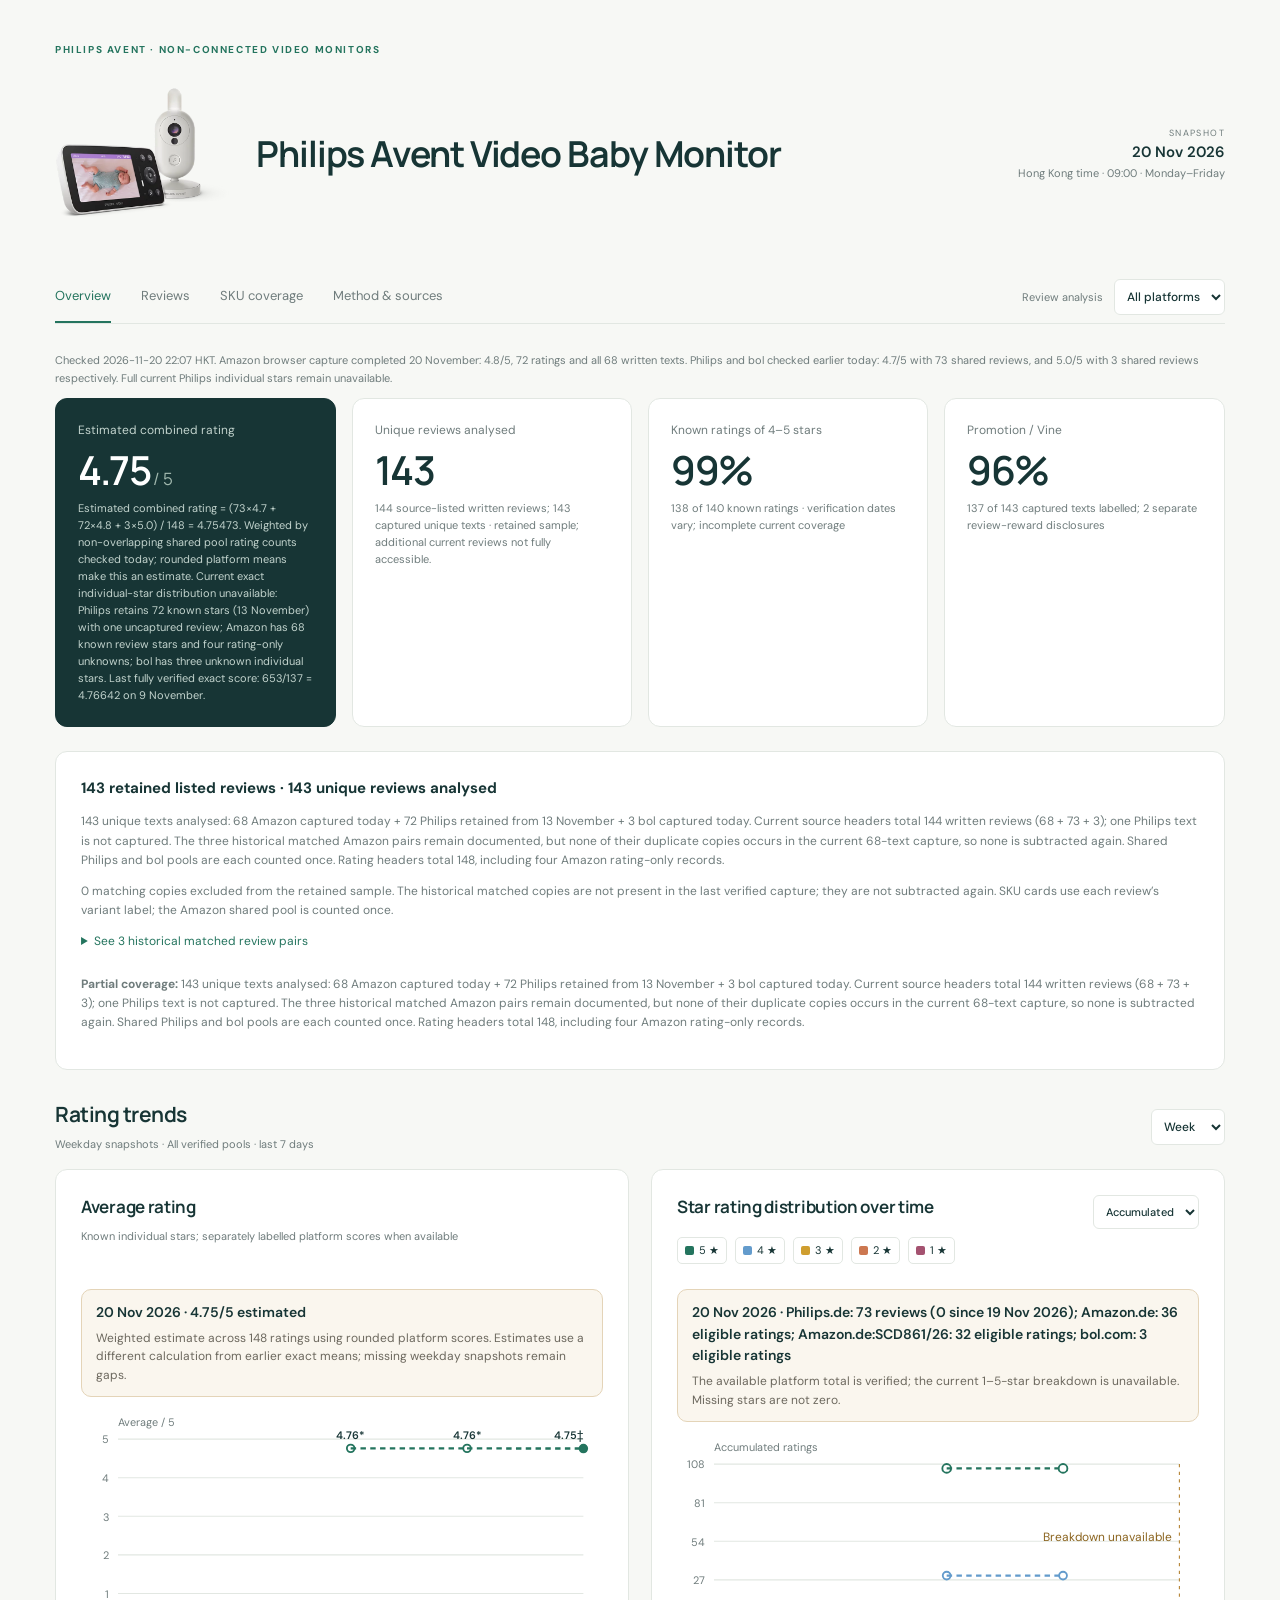
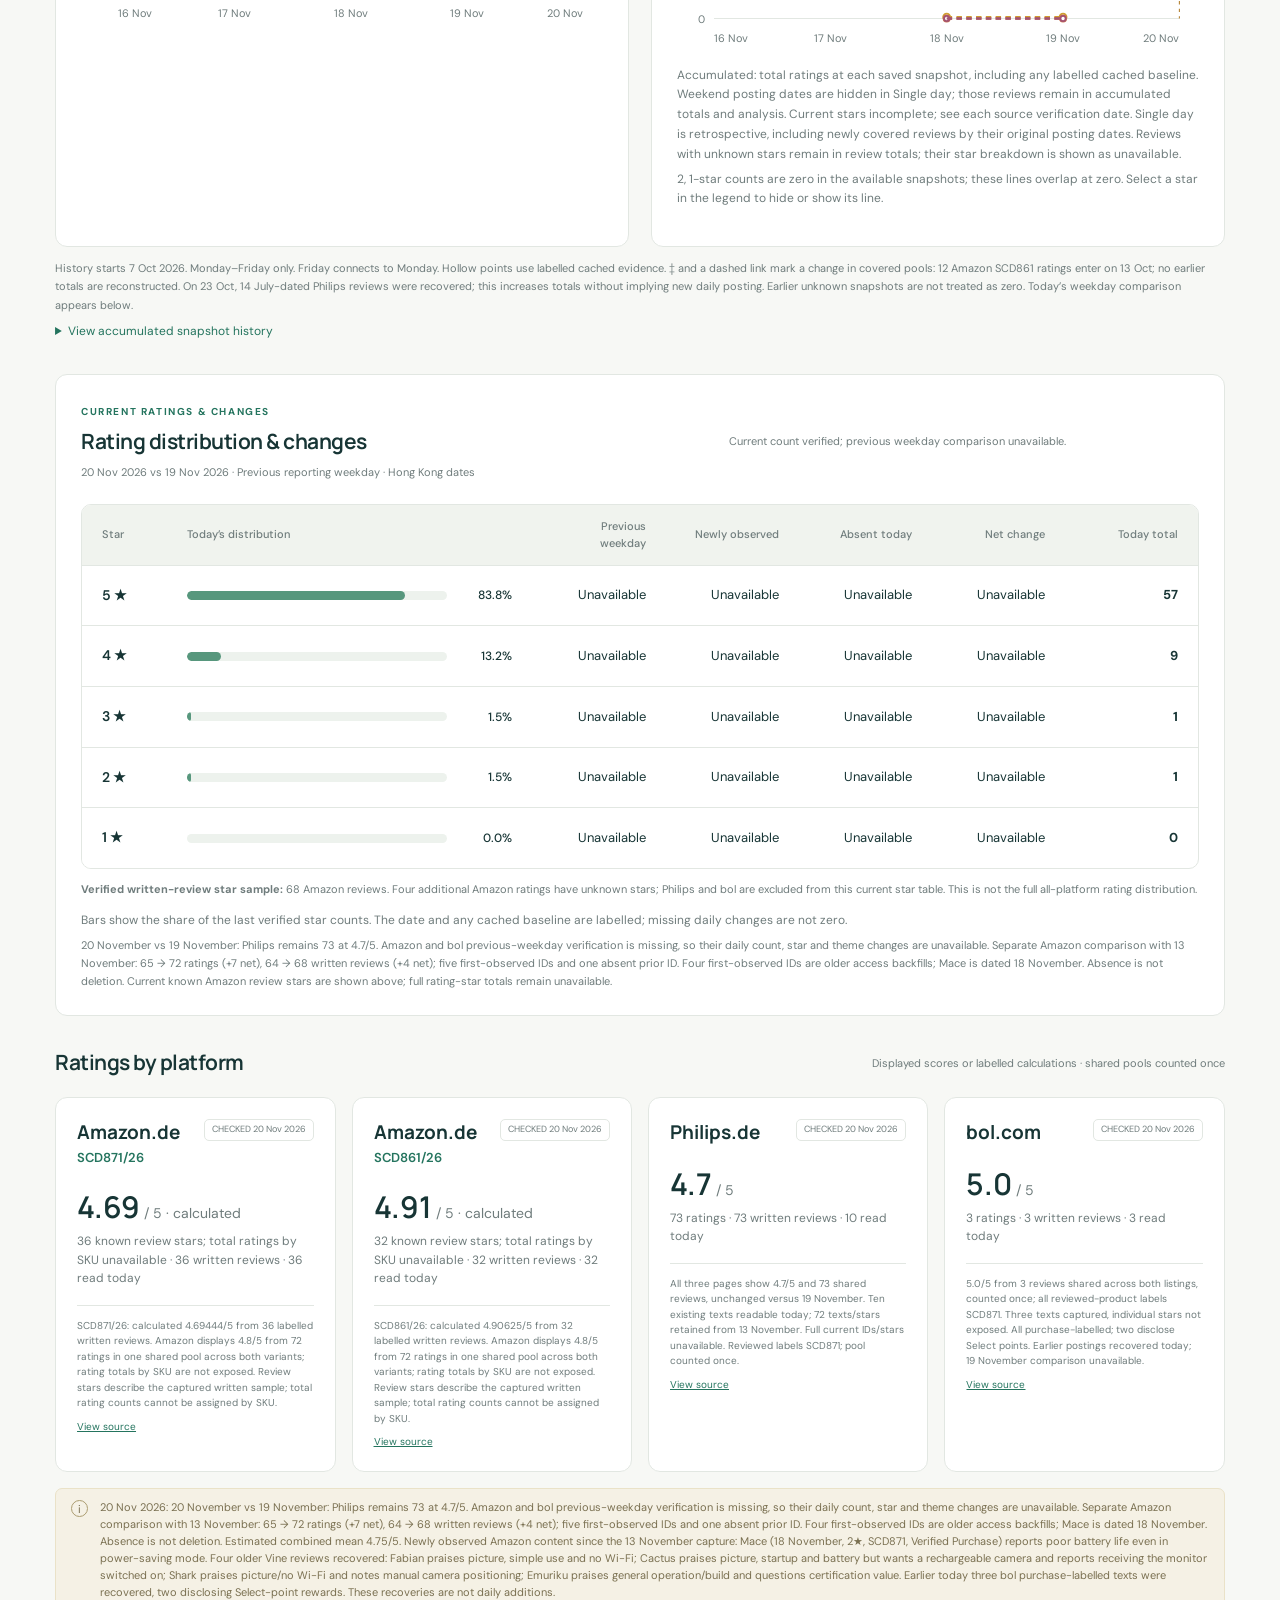
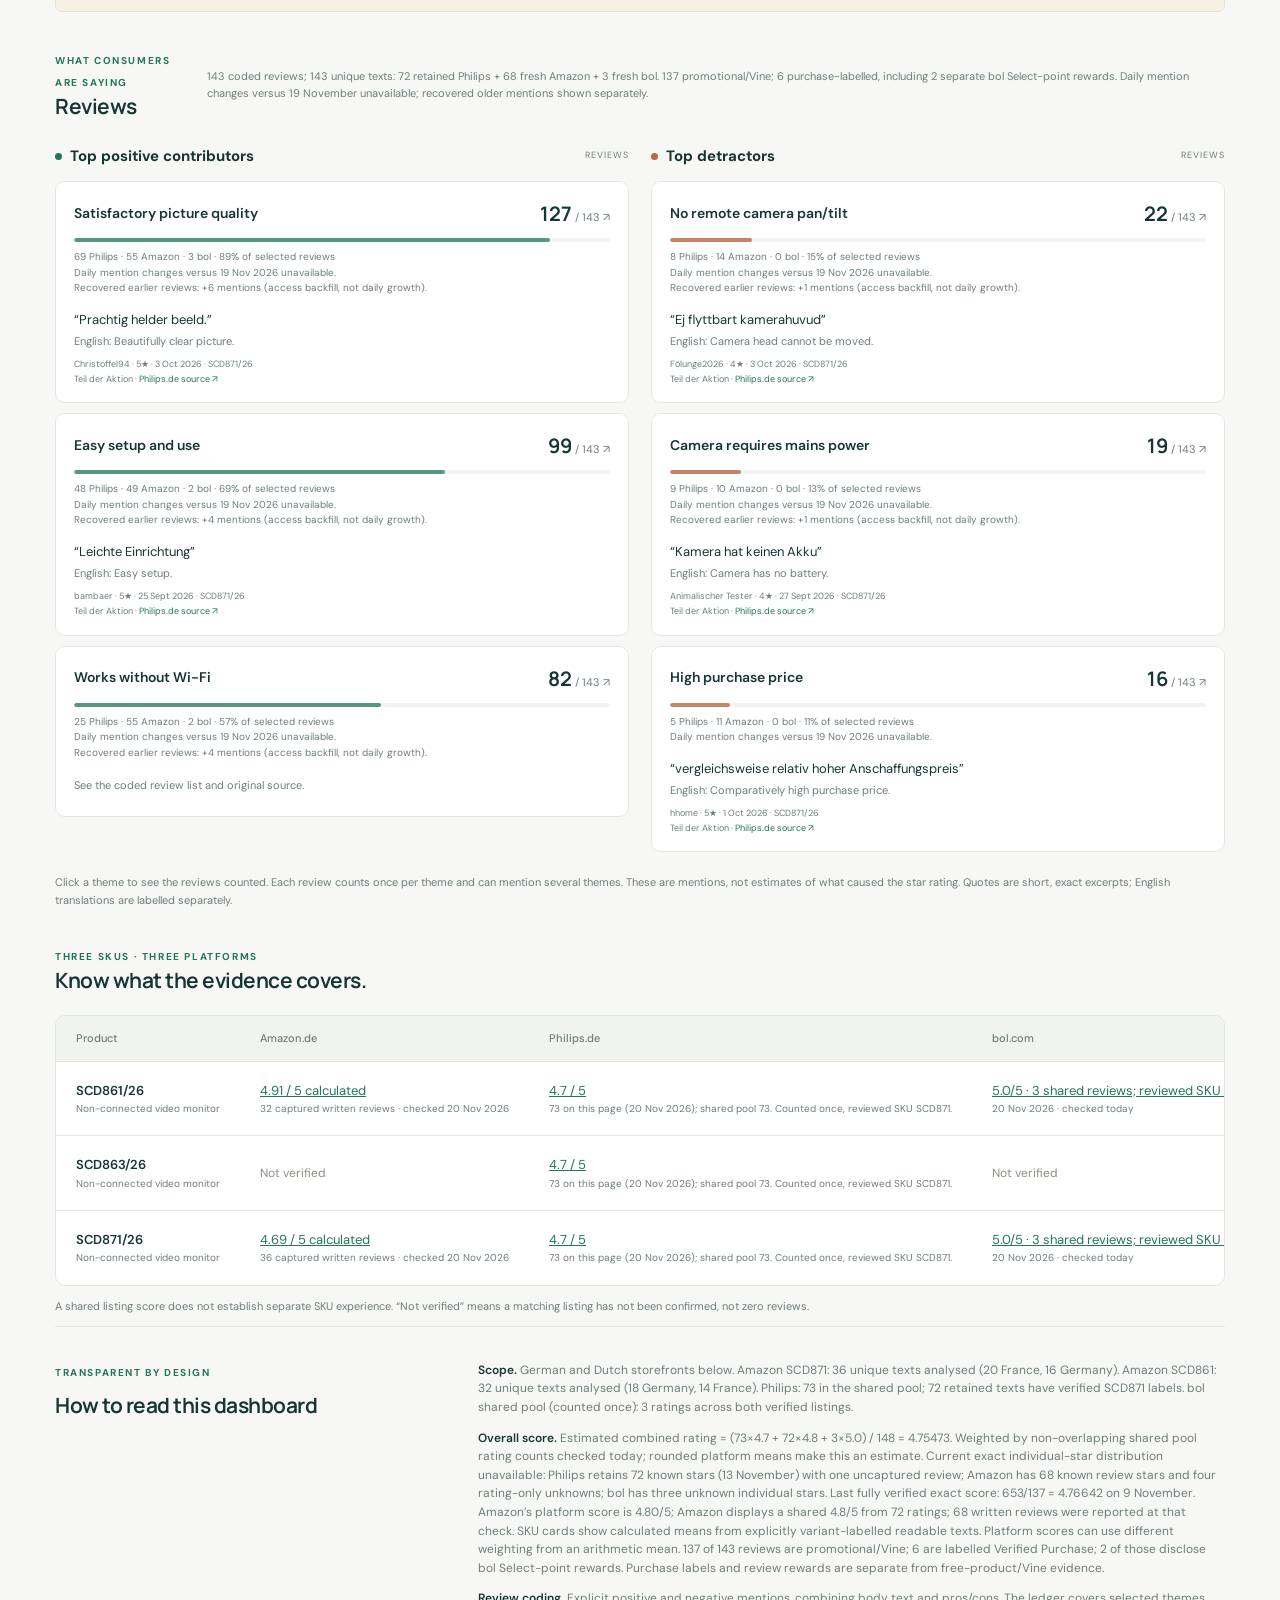
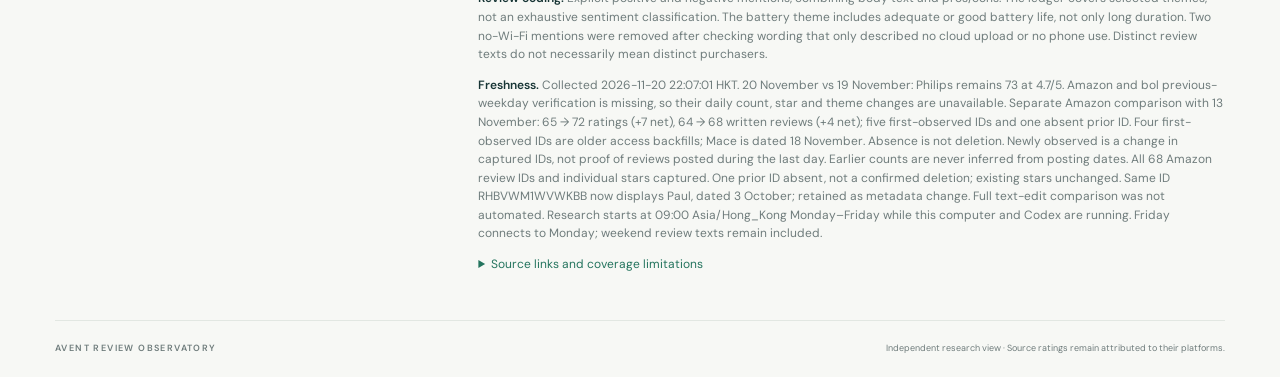
==== index.html @ 0483e838 "Refresh Amazon 20 November: 72 ratings and 68 captured reviews" ====
<!doctype html>
<html lang="en">
<head>
  <meta charset="utf-8"><meta name="viewport" content="width=device-width,initial-scale=1">
  <title>Philips Avent Video Baby Monitor · Reviews</title>
  <meta name="description" content="Consumer experience research dashboard for Philips Avent non-connected video monitors.">
  <link rel="stylesheet" href="style.css?v=c5d81ea7320d">
</head>
<body>
<main>
  <div class="eyebrow">PHILIPS AVENT · NON-CONNECTED VIDEO MONITORS</div>
  <div class="title-row"><div class="product-heading"><img class="product-image" src="product.png" alt="Philips Avent video baby monitor with camera and parent display" width="176" height="176"><h1>Philips Avent Video Baby Monitor</h1></div><div class="date"><span>SNAPSHOT</span><strong id="date"></strong><small>Hong Kong time · 09:00 · Monday–Friday</small></div></div>
  <div class="toolbar"><nav aria-label="Report sections"><a href="#overview" class="active">Overview</a><a href="#themes">Reviews</a><a href="#coverage">SKU coverage</a><a href="#method">Method & sources</a></nav><label>Review analysis <select id="platform" aria-label="Filter review analysis by platform"><option value="all">All platforms</option><option>Philips.de</option><option>Amazon.de</option><option>bol.com</option></select></label></div>
  <p id="freshness" class="footnote" role="status"></p>
  <section id="overview" class="metrics" aria-label="Key metrics"></section>
  <section id="review-count-note" class="panel review-count-note" aria-label="Listed and unique reviews"></section>
  <section class="rating-trends-section" aria-labelledby="rating-trends-title">
    <div class="section-head trend-controls"><div><h2 id="rating-trends-title">Rating trends</h2><p id="trend-base" class="footnote"></p></div><select id="trend-range" aria-label="Rating trend period"><option value="week" selected>Week</option><option value="month">Month</option><option value="year">Year</option></select></div>
    <div class="rating-trends-grid">
      <div class="panel average-trend-panel"><div class="trend-chart-top"><h3>Average rating</h3><p class="footnote">Known individual stars; separately labelled platform scores when available</p></div><div id="average-status" class="trend-status" role="status"></div><div id="average-trend" class="trend-scroll"></div></div>
      <div class="panel star-trend-panel"><div class="trend-chart-top"><div class="star-trend-controls"><h3>Star rating distribution over time</h3><select id="star-trend-mode" aria-label="Star rating trend mode"><option value="accumulated" selected>Accumulated</option><option value="single">Single day</option></select></div><div id="trend-legend" class="trend-legend" aria-label="Toggle star rating lines"></div></div><div id="star-status" class="trend-status" role="status"></div><div id="review-trend" class="trend-scroll"></div><p class="footnote" id="star-mode-note" aria-live="polite"></p><p class="footnote" id="trend-zero-note"></p><details id="star-day-table" hidden><summary>View single-day counts</summary><div class="table-scroll daily-table"><table aria-label="Single-day captured review counts by posting date"><thead><tr><th>Date</th><th>5 ★</th><th>4 ★</th><th>3 ★</th><th>2 ★</th><th>1 ★</th><th>Total</th></tr></thead><tbody id="star-day-body"></tbody></table></div></details></div>
    </div>
    <p class="footnote" id="trend-note"></p><details id="trend-table"><summary>View accumulated snapshot history</summary><div class="table-scroll daily-table"><table aria-label="Average rating and star counts by snapshot date"><thead><tr><th>Date</th><th>Average / 5</th><th>5 ★</th><th>4 ★</th><th>3 ★</th><th>2 ★</th><th>1 ★</th><th>Total</th><th>Evidence</th></tr></thead><tbody id="trend-table-body"></tbody></table></div></details>
  </section>
  <section class="panel unified-ratings" aria-labelledby="unified-rating-title">
    <div class="unified-rating-header"><div><span class="eyebrow">CURRENT RATINGS &amp; CHANGES</span><h2 id="unified-rating-title">Rating distribution &amp; changes</h2><p id="change-dates" class="footnote"></p></div><div id="change-summary" aria-live="polite"></div></div>
    <div id="daily-changes"></div>
    <p class="footnote distribution-key">Bars show the share of the last verified star counts. The date and any cached baseline are labelled; missing daily changes are not zero.</p>
    <p class="footnote" id="change-note"></p>
  </section>
  <div class="section-head"><h2>Ratings by platform</h2><span>Displayed scores or labelled calculations · shared pools counted once</span></div>
  <section class="platform-cards" id="platform-cards"></section>
  <div class="notice"><span>i</span><p id="update-notice"></p></div>
  <section id="themes"><div class="section-head"><div><span class="eyebrow">WHAT CONSUMERS ARE SAYING</span><h2>Reviews</h2></div><span id="theme-base"></span></div><div class="theme-columns"><div><div class="column-heading"><span class="positive-dot"></span><h3>Top positive contributors</h3><span>REVIEWS</span></div><div id="positive"></div></div><div><div class="column-heading"><span class="negative-dot"></span><h3>Top detractors</h3><span>REVIEWS</span></div><div id="negative"></div></div></div><p class="footnote">Click a theme to see the reviews counted. Each review counts once per theme and can mention several themes. These are mentions, not estimates of what caused the star rating. Quotes are short, exact excerpts; English translations are labelled separately.</p></section>
  <section id="coverage"><div class="section-head"><div><span class="eyebrow">THREE SKUS · THREE PLATFORMS</span><h2>Know what the evidence covers.</h2></div></div><div class="table-scroll"><table><thead><tr><th>Product</th><th>Amazon.de</th><th>Philips.de</th><th>bol.com</th></tr></thead><tbody id="coverage-body"></tbody></table></div><p class="footnote">A shared listing score does not establish separate SKU experience. “Not verified” means a matching listing has not been confirmed, not zero reviews.</p></section>
  <section id="method" class="method"><div><span class="eyebrow">TRANSPARENT BY DESIGN</span><h2>How to read this dashboard</h2></div><div><p id="method-scope"></p><p id="method-score"></p><p><b>Review coding.</b> Explicit positive and negative mentions, combining body text and pros/cons. The ledger covers selected themes, not an exhaustive sentiment classification. The battery theme includes adequate or good battery life, not only long duration. Two no-Wi-Fi mentions were removed after checking wording that only described no cloud upload or no phone use. Distinct review texts do not necessarily mean distinct purchasers.</p><p id="method-freshness"></p><details><summary>Source links and coverage limitations</summary><div id="sources"></div><p>Amazon SCD863/26 and bol SCD863/26 remain unverified. Amazon SCD861/26 was first verified on 13 October; no earlier baseline exists. The Philips shared pool cannot supply independent SCD861 or SCD863 consumer-experience conclusions.</p></details></div></section>
  <footer><span>AVENT REVIEW OBSERVATORY</span><span>Independent research view · Source ratings remain attributed to their platforms.</span></footer>
</main>
<dialog id="evidence"><div class="dialog-top"><span class="eyebrow">REVIEW EVIDENCE</span><button id="close-dialog" aria-label="Close review evidence">×</button></div><h2 id="dialog-title"></h2><p id="dialog-description"></p><div id="dialog-reviews"></div><p class="footnote">Each quotation is a short English translation of the relevant original wording, not a full review. Positive remarks can be qualified elsewhere in a review. Unverified wording is marked unavailable. Follow the source for full context.</p></dialog>
<script src="data.js?v=7201f32782d4"></script><script src="app.js?v=2171010a0854"></script>
</body></html>
---- style.css ----
@import url('https://fonts.googleapis.com/css2?family=DM+Sans:wght@400;450;500;550;600;650;700&family=Manrope:wght@400;500;600;650;700;750;800&display=swap');
:root{--ink:#173535;--muted:#6f7c7c;--green:#24745e;--mint:#e9f2ed;--orange:#b96745;--cream:#f7f8f5;--line:#e2e7e2;--white:#fff}*{box-sizing:border-box}html{scroll-behavior:smooth;scroll-padding-top:25px}body{margin:0;background:var(--cream);color:var(--ink);font-family:'DM Sans',Arial,sans-serif;font-size:14px;line-height:1.55}header{height:82px;background:white;border-bottom:1px solid var(--line);display:flex;align-items:center;justify-content:space-between;padding:0 4.3%}.brand{display:flex;align-items:center;gap:12px;text-decoration:none;font:700 25px Manrope,Arial;color:var(--ink)}.brand b{font:450 14px 'DM Sans',Arial;border-left:1px solid #cfd9d3;padding-left:13px;margin-left:10px}.brandmark{width:36px;height:36px;background:var(--green);color:white;text-align:center;border-radius:12px 12px 12px 3px;font:700 29px Manrope}.header-right{display:flex;align-items:center;gap:8px;color:var(--muted);font-size:12px}.status-dot,.positive-dot,.negative-dot{width:7px;height:7px;border-radius:50%;background:var(--green);display:inline-block}.quiet{margin-left:25px;background:white;border:1px solid var(--line);border-radius:7px;padding:9px 14px;color:var(--ink);cursor:pointer}main{max-width:1400px;margin:auto;padding:42px 4.3% 0}.eyebrow{font-size:10px;letter-spacing:1.6px;font-weight:700;color:var(--green)}.title-row{display:flex;justify-content:space-between;gap:24px;margin-top:9px;align-items:center}h1{font:650 clamp(28px,3vw,41px)/1.25 Manrope,Arial;letter-spacing:-1.5px;margin:0}h2{font:650 21px/1.4 Manrope,Arial;letter-spacing:-.5px;margin:0}h3{font-size:15px;margin:0}.subtitle{color:var(--muted);margin:10px 0 0;font-size:15px}.date{text-align:right;flex-shrink:0}.date span,.date small{display:block;color:var(--muted);font-size:11px}.date span{letter-spacing:1.4px;font-size:9px}.date strong{font-size:15px;font-weight:600}.toolbar{display:flex;align-items:center;justify-content:space-between;border-bottom:1px solid var(--line);margin:28px 0 27px}nav{display:flex;gap:30px}nav a{font-size:13px;color:var(--muted);text-decoration:none;padding:15px 0;border-bottom:2px solid transparent}nav a:hover,nav .active{color:var(--green);border-color:var(--green)}.toolbar label{font-size:11px;color:var(--muted)}select{font:500 12px 'DM Sans';margin-left:8px;padding:8px;border:1px solid var(--line);border-radius:6px;background:white;color:var(--ink)}.metrics{display:grid;grid-template-columns:repeat(4,1fr);gap:16px}.metric{background:white;border:1px solid var(--line);border-radius:12px;padding:22px}.metric:first-child{background:var(--ink);color:white;border-color:var(--ink)}.metric-label{font-size:12px;color:var(--muted)}.metric:first-child .metric-label,.metric:first-child .metric-note{color:#c2d3cd}.metric-value{font:600 40px/1.5 Manrope;letter-spacing:-1.5px}.metric-value small{font-size:17px;letter-spacing:0;font-weight:400;color:#a1b8ae}.metric-note{font-size:11px;color:var(--muted)}.takeaway{border-left:3px solid var(--green);padding:20px 24px;margin:24px 0 33px;background:#edf2ec;display:flex;align-items:center;justify-content:space-between;gap:25px}.takeaway h2{font-size:18px;margin:5px 0}.takeaway p{margin:0;color:#667871;font-size:12px}.comparison{font-size:11px;color:var(--muted);text-align:right;flex-shrink:0}.comparison b{font-weight:500;color:var(--ink)}.section-head{display:flex;justify-content:space-between;align-items:center;gap:15px;margin-bottom:19px}.section-head>span{font-size:11px;color:var(--muted)}.platform-cards{display:grid;grid-template-columns:repeat(3,1fr);gap:16px}.platform-card{border:1px solid var(--line);border-radius:12px;background:white;padding:21px}.platform-top{display:flex;justify-content:space-between;align-items:center}.platform-top h3{font:700 19px Manrope}.badge{font-size:9px;color:var(--muted);border:1px solid var(--line);border-radius:5px;padding:3px 7px}.platform-score{font:600 30px Manrope;margin:18px 0 5px}.platform-score small{font:400 14px 'DM Sans';color:var(--muted)}.stars{font-size:13px;letter-spacing:2px;color:#bf9850;margin-left:8px}.platform-card p{font-size:12px;margin:0;color:var(--muted)}.platform-bottom{border-top:1px solid var(--line);margin-top:17px;padding-top:12px;font-size:10px;display:flex;justify-content:space-between;gap:12px;color:var(--muted)}a{color:var(--green)}.notice{display:flex;gap:12px;align-items:flex-start;color:#7a7051;background:#f5f1e5;border:1px solid #eae2c8;border-radius:7px;padding:10px 15px;margin:16px 0 37px;font-size:11px}.notice>span{border:1px solid #ab9c70;width:17px;height:17px;border-radius:50%;text-align:center;flex-shrink:0;margin-top:1px}.notice p{margin:0}.theme-columns{display:grid;grid-template-columns:1fr 1fr;gap:22px}.column-heading{display:flex;gap:8px;align-items:center;margin:4px 0 13px}.column-heading>span:last-child{margin-left:auto;font-size:9px;letter-spacing:1px;color:var(--muted)}.negative-dot{background:var(--orange)}.theme{background:white;border:1px solid var(--line);border-radius:10px;margin-bottom:10px;overflow:hidden}.theme button{width:100%;border:0;background:white;text-align:left;padding:18px 18px 14px;cursor:pointer;color:var(--ink);font:inherit}.theme button:hover{background:#fafcf9}.theme-title{display:flex;justify-content:space-between;gap:15px;align-items:center;font-weight:600;font-size:14px}.theme-count{font:650 20px Manrope}.theme-count small{font:400 11px 'DM Sans';color:var(--muted)}.bar{background:#f1f4ef;height:4px;border-radius:3px;margin:11px 0 7px;overflow:hidden}.bar i{display:block;height:100%;background:#57977d;border-radius:3px}.negative .bar i{background:#c78364}.breakdown{font-size:10px;color:var(--muted)}.quote{padding:0 18px 15px}.quote blockquote{margin:0;font-size:13px}.translation{font-size:11px;color:var(--muted);margin:3px 0 7px}.attribution{font-size:9px;color:var(--muted);line-height:1.7}.attribution a{text-decoration:none}.footnote{font-size:11px;color:var(--muted);line-height:1.65}.empty{padding:24px;color:var(--muted);border:1px dashed var(--line);border-radius:8px;background:white}#coverage{margin-top:35px}.table-scroll{overflow:auto;border:1px solid var(--line);border-radius:10px;background:white}table{width:100%;border-collapse:collapse;white-space:nowrap;text-align:left}th{font-size:11px;color:var(--muted);font-weight:500;background:#f0f3ee;padding:14px 20px}td{padding:19px 20px;font-size:13px;border-top:1px solid var(--line)}td:first-child{font-weight:600}td small{display:block;font-size:10px;color:var(--muted);font-weight:400}.unverified{color:#8b8e84;font-size:12px}.lower-grid{display:grid;grid-template-columns:1fr 1fr;gap:22px;margin:32px 0}.panel{border:1px solid var(--line);border-radius:12px;padding:25px;background:white}.panel>p{font-size:12px;color:var(--muted)}.rating-row{display:flex;gap:14px;align-items:center;margin:13px 0;font-size:12px}.rating-row>span{min-width:25px}.rating-row .bar{flex:1;height:7px;margin:0}.rating-row strong{font-weight:500;min-width:20px;text-align:right}.change-row{font-size:12px;display:flex;justify-content:space-between;border-top:1px solid var(--line);padding:9px 0}.change-row b{font-weight:500}.method{display:grid;grid-template-columns:1fr 2fr;gap:50px;border-top:1px solid var(--line);padding:34px 0}.method h2{margin-top:8px}.method p{font-size:12px;color:var(--muted);margin:0 0 12px}.method p b{color:var(--ink);font-weight:600}summary{font-size:12px;cursor:pointer;color:var(--green);margin:12px 0}#sources{display:flex;flex-wrap:wrap;gap:10px;margin:16px 0}#sources a{font-size:11px}footer{display:flex;justify-content:space-between;border-top:1px solid var(--line);padding:21px 0;color:var(--muted);font-size:9px}footer>span:first-child{letter-spacing:1.4px;font-weight:600}dialog{width:min(680px,92vw);max-height:85vh;border:0;border-radius:16px;color:var(--ink);padding:28px;box-shadow:0 25px 100px #172f3240}dialog::backdrop{background:#102d3580;backdrop-filter:blur(3px)}.dialog-top{display:flex;justify-content:space-between;align-items:center}.dialog-top button{background:#edf2ec;border:0;border-radius:50%;width:30px;height:30px;font-size:22px;cursor:pointer}dialog h2{margin-top:12px}dialog>p{font-size:12px;color:var(--muted)}.evidence-row{padding:13px 0;border-top:1px solid var(--line);display:flex;justify-content:space-between;gap:15px}.evidence-row strong{font-size:13px}.evidence-row small{display:block;font-size:10px;color:var(--muted)}.evidence-row a{font-size:11px;align-self:center;white-space:nowrap}button:focus-visible,a:focus-visible,select:focus-visible,summary:focus-visible{outline:3px solid #86b59a;outline-offset:3px}@media(max-width:950px){.header-right{font-size:0}.header-right .status-dot{display:none}.toolbar{align-items:flex-start;gap:12px;flex-direction:column;padding-bottom:15px}nav{gap:20px}.date small{max-width:170px}.metrics{gap:10px}.metric{padding:16px}.metric-value{font-size:33px}.platform-bottom{flex-direction:column;gap:3px}.theme-columns{gap:14px}}@media(max-width:650px){header{height:65px}.brand{font-size:21px}.brand b{font-size:11px}.quiet{display:none}main{padding-top:28px}.title-row{display:block}.date{text-align:left;margin-top:18px}.date small{max-width:none}.date span{display:none}h1{font-size:30px}.toolbar{margin-top:18px}nav{gap:19px;flex-wrap:wrap}nav a{font-size:11px;padding:10px 0}.metrics{grid-template-columns:1fr 1fr}.metric-value{font-size:32px}.takeaway{padding:17px}.comparison{display:none}.section-head{align-items:flex-start}.section-head>span{max-width:135px;text-align:right}.platform-cards,.theme-columns,.lower-grid{grid-template-columns:1fr}.platform-card{padding:17px}.platform-score{margin-top:8px}.platform-bottom{flex-direction:row}.theme-columns>div+div{margin-top:15px}.method{grid-template-columns:1fr;gap:20px}.section-head h2{font-size:19px}.lower-grid{gap:15px}footer{gap:15px}footer>span:last-child{text-align:right}td,th{padding:14px}.notice{margin-bottom:28px}}@media print{body{background:white}header,.toolbar,dialog,.quiet{display:none}main{padding:0;max-width:none}.metrics,.platform-cards,.theme-columns,.lower-grid{break-inside:avoid}.theme{break-inside:avoid}.method{break-before:page}a{text-decoration:none;color:inherit}.date{font-size:12px}}

.daily-table th,.daily-table td{padding:8px 12px;font-size:11px}.daily-table td:not(:first-child),.daily-table th:not(:first-child){text-align:right}.daily-table .unavailable{font-size:10px;color:var(--muted)}

.evidence-row>div{min-width:0;flex:1}.evidence-quote{font-size:14px;line-height:1.55;margin:12px 0 4px;border-left:2px solid #83ac96;padding:5px 12px;background:#f4f7f2}.excerpt-label{font-size:10px;color:var(--muted)}.quote-unavailable{font-size:12px;line-height:1.5;margin:10px 0 3px;color:#8b7752}.evidence-row>a{align-self:flex-start;margin-top:4px}

.product-heading{display:flex;align-items:center;gap:25px;min-width:0}.product-image{width:176px;height:176px;object-fit:contain;flex-shrink:0}.product-heading h1{font-size:clamp(27px,2.8vw,36px);max-width:550px;letter-spacing:-1.1px}@media(max-width:950px){.product-heading{gap:18px}.product-image{width:140px;height:140px}}@media(max-width:650px){.product-heading{gap:15px}.product-image{width:110px;height:110px}.product-heading h1{font-size:26px;letter-spacing:-.7px}.title-row .date{margin-top:12px}}

.unavailable-value{font-size:clamp(17px,2vw,26px);letter-spacing:-.5px}
.daily-table th{white-space:normal}

.lower-grid{grid-template-columns:1fr}.change-total{display:flex;align-items:center;gap:24px;padding:18px 22px;background:var(--mint);border-radius:10px;margin:18px 0 22px}.change-total>strong{font:650 36px Manrope;color:var(--green)}.change-total strong small{font:500 14px 'DM Sans';letter-spacing:0}.change-total>div{font-size:16px;font-weight:600}.change-total div small{display:block;font-size:11px;font-weight:400;color:var(--muted);margin-top:3px}.comparison-platforms{display:grid;grid-template-columns:repeat(auto-fit,minmax(260px,1fr));gap:22px}.comparison-heading{display:flex;align-items:center;justify-content:space-between;gap:10px}.comparison-heading>strong{font-size:12px;color:var(--green)}.comparison-count{font-size:12px;color:var(--muted);margin:7px 0 12px}.change-number{color:var(--green);font-weight:650}.changes-panel .footnote{margin-bottom:0}@media(max-width:650px){.change-total{align-items:flex-start;flex-direction:column;gap:6px;padding:16px}.comparison-platforms{grid-template-columns:minmax(0,1fr)}.changes-panel{padding:19px}.daily-table th,.daily-table td{padding:8px}}

.lower-grid{grid-template-columns:minmax(0,1fr) minmax(0,1fr);align-items:start}.changes-panel{grid-column:1/-1}.trend-panel,.lower-grid>.panel:first-child{min-width:0;align-self:stretch}.trend-panel .section-head{margin-bottom:6px;align-items:center}.trend-panel select{margin-left:0}.trend-panel>p{margin:8px 0 12px}.trend-legend{display:flex;flex-wrap:wrap;gap:16px;font-size:11px;margin:14px 0 8px}.trend-legend span{display:flex;align-items:center;gap:5px}.trend-legend i{width:9px;height:9px;border-radius:2px}.trend-scroll{overflow-x:auto}.trend-scroll svg{display:block;width:100%;height:auto}.trend-axis{fill:var(--muted);font:10px 'DM Sans',Arial}.trend-total{fill:var(--ink);font:600 10px 'DM Sans',Arial}.trend-grid{stroke:var(--line);stroke-width:1}.trend-day:hover,.trend-day:focus{filter:brightness(.86);outline:none}.trend-day:focus rect:first-of-type{stroke:var(--green);stroke-width:1}.trend-empty{padding:65px 15px;text-align:center;color:var(--muted);font-size:14px}.trend-empty small{display:block;font-size:11px;margin-top:10px}.trend-panel details .table-scroll{max-height:300px}.trend-panel summary{font-size:11px}@media(max-width:800px){.lower-grid{grid-template-columns:minmax(0,1fr)}}

.line-chart-heading{font-size:13px;margin:18px 0 8px}.trend-legend button{display:flex;align-items:center;gap:5px;font:inherit;color:var(--ink);border:1px solid var(--line);border-radius:5px;background:white;padding:4px 7px;cursor:pointer}.trend-legend button[aria-pressed="false"]{opacity:.4;text-decoration:line-through}.trend-legend{gap:8px;margin:8px 0}.line-point:focus{outline:2px solid var(--ink);outline-offset:2px}.trend-scroll svg{min-width:0}.trend-panel>p{font-size:11px}.trend-panel h2{font-size:20px}.trend-panel .line-chart-heading+div{margin-top:3px}

.rating-trends-section{margin-top:30px}.rating-trends-section>.section-head{margin-bottom:16px;align-items:center}.trend-controls .footnote{margin:5px 0 0}.rating-trends-grid{display:grid;grid-template-columns:minmax(0,1fr) minmax(0,1fr);gap:22px}.rating-trends-grid>.panel{min-width:0}.trend-chart-top{min-height:70px}.trend-chart-top h3{font:650 17px Manrope,Arial;letter-spacing:-.3px}.trend-chart-top .footnote{margin:9px 0}.rating-trends-section #trend-note{margin:12px 0 0}.rating-trends-section details .table-scroll{max-height:280px}.rating-trends-section summary{margin:8px 0}.lower-grid.distribution-changes{margin:25px 0 32px;grid-template-columns:minmax(0,1fr) minmax(0,1fr);align-items:stretch}.distribution-changes>.changes-panel{grid-column:auto;min-width:0}.distribution-changes .change-total{gap:16px;padding:12px 14px;margin:13px 0 16px;align-items:center}.distribution-changes .change-total>strong{font-size:28px;white-space:nowrap}.distribution-changes .change-total>div{font-size:13px}.distribution-changes .change-total strong small{font-size:11px}.distribution-changes .change-total div small{font-size:10px}.distribution-changes #change-note{font-size:10px;line-height:1.55;margin-top:12px}.distribution-changes .daily-table td{padding:8px 12px}.distribution-changes .daily-table th{font-size:11px}.distribution-panel .section-head{align-items:flex-start}.distribution-panel .section-head>span{max-width:190px;text-align:right}.distribution-panel #distribution{margin-top:26px}.distribution-panel .rating-row{margin:19px 0}.distribution-changes #change-dates{margin:8px 0 0}@media(max-width:800px){.rating-trends-grid,.lower-grid.distribution-changes{grid-template-columns:minmax(0,1fr)}.trend-chart-top{min-height:auto;margin-bottom:10px}.rating-trends-grid{gap:15px}.distribution-changes .change-total{flex-direction:row;flex-wrap:wrap}.distribution-changes>.changes-panel{grid-column:auto}}@media print{.rating-trends-grid,.distribution-changes{break-inside:avoid}}

.star-trend-controls{display:flex;align-items:flex-start;justify-content:space-between;gap:12px}.star-trend-controls h3{flex:1;min-width:0}.star-trend-controls select{margin:0;flex-shrink:0;font-size:11px;max-width:125px}.rating-trends-grid .trend-chart-top{min-height:90px}.star-trend-panel #star-mode-note{margin:10px 0 5px}.star-trend-panel #trend-zero-note{margin-top:5px}.star-trend-panel details .table-scroll{max-height:260px}@media(max-width:800px){.rating-trends-grid .trend-chart-top{min-height:0}}@media(max-width:420px){.star-trend-controls{flex-wrap:wrap}.star-trend-controls h3{flex-basis:100%}}

.unified-ratings{margin:26px 0 32px}.unified-rating-header{display:flex;justify-content:space-between;align-items:center;gap:24px;margin-bottom:22px}.unified-rating-header h2{margin-top:5px}.unified-rating-header #change-dates{margin:7px 0 0}.unified-rating-header #change-summary{flex:0 1 470px;min-width:0}.unified-rating-header .change-total{margin:0;padding:15px 18px;gap:20px;align-items:center;flex-direction:row}.unified-rating-header .change-total>strong{font-size:30px;white-space:nowrap}.unified-rating-header .change-total strong small{font-size:12px}.unified-rating-header .change-total>div{font-size:14px}.distribution-comparison table{table-layout:fixed;width:100%;min-width:580px}.distribution-comparison thead th{white-space:normal;padding:13px 20px}.distribution-comparison thead th:first-child{width:10%}.distribution-comparison thead th:nth-child(2){width:43%;text-align:left}.distribution-comparison thead th:nth-child(n+3){width:15.66%;text-align:right}.distribution-comparison tbody th{background:white;color:var(--ink);font-size:14px;font-weight:600;border-top:1px solid var(--line);padding:19px 20px}.distribution-comparison td{padding:19px 20px;text-align:right}.distribution-cell{display:flex;align-items:center;gap:18px}.distribution-track{flex:1;background:#edf2ed;border-radius:6px;height:9px;overflow:hidden}.distribution-track i{display:block;height:100%;background:#57977d;border-radius:6px}.distribution-cell>span{font-size:12px;width:47px;flex-shrink:0;font-weight:500}.today-count{font-weight:700}.delta-badge{display:inline-block;font-size:13px;font-weight:650;min-width:38px;text-align:center;padding:3px 8px;border-radius:6px}.delta-badge.positive{color:var(--green);background:var(--mint)}.delta-badge.negative{color:#9c4e36;background:#fbefe9}.delta-badge.unchanged{color:var(--muted);background:#f4f6f2}.distribution-key{margin:13px 0 5px}.unified-ratings #change-note{margin:5px 0 0;font-size:11px}.distribution-comparison .unavailable{font-size:11px;color:var(--muted)}@media(max-width:850px){.unified-rating-header{align-items:stretch;flex-direction:column;gap:15px}.unified-rating-header #change-summary{flex:auto}.unified-rating-header .change-total{justify-content:space-between}.distribution-comparison td,.distribution-comparison tbody th,.distribution-comparison thead th{padding:14px}.distribution-cell{gap:10px}}@media(max-width:480px){.unified-ratings{padding:18px}.unified-rating-header .change-total{gap:12px;flex-wrap:wrap}.unified-rating-header .change-total>strong{font-size:27px}}

.trend-status{min-height:88px;padding:12px 14px;margin:4px 0 16px;border:1px solid #e4d4b8;border-radius:10px;background:#faf6ee;color:var(--ink);font-size:12px;line-height:1.55}.trend-status strong{display:block;font-size:14px;font-weight:600}.trend-status span{display:block;margin-top:5px;color:#6c685e}.trend-missing{font-size:11px;fill:#8b641f}@media(max-width:650px){.trend-status{min-height:0}}

/* Separate Amazon listing cards remain readable across screen sizes. */
#platform-cards{grid-template-columns:repeat(4,minmax(0,1fr))}#platform-cards .platform-top{align-items:flex-start;flex-wrap:wrap;gap:8px}.platform-sku{font-size:13px;font-weight:600;color:var(--green);margin-top:3px}#platform-cards .platform-bottom{flex-direction:column;gap:8px}#platform-cards .platform-bottom a{align-self:flex-start;white-space:nowrap}@media(max-width:1100px){#platform-cards{grid-template-columns:repeat(2,minmax(0,1fr))}}@media(max-width:650px){#platform-cards{grid-template-columns:1fr}}


.review-count-note{margin:24px 0 28px}.review-count-note h3{margin:0 0 8px}.review-count-note p{line-height:1.6}.review-count-note details{margin-top:12px}.review-count-note table{margin-top:16px}
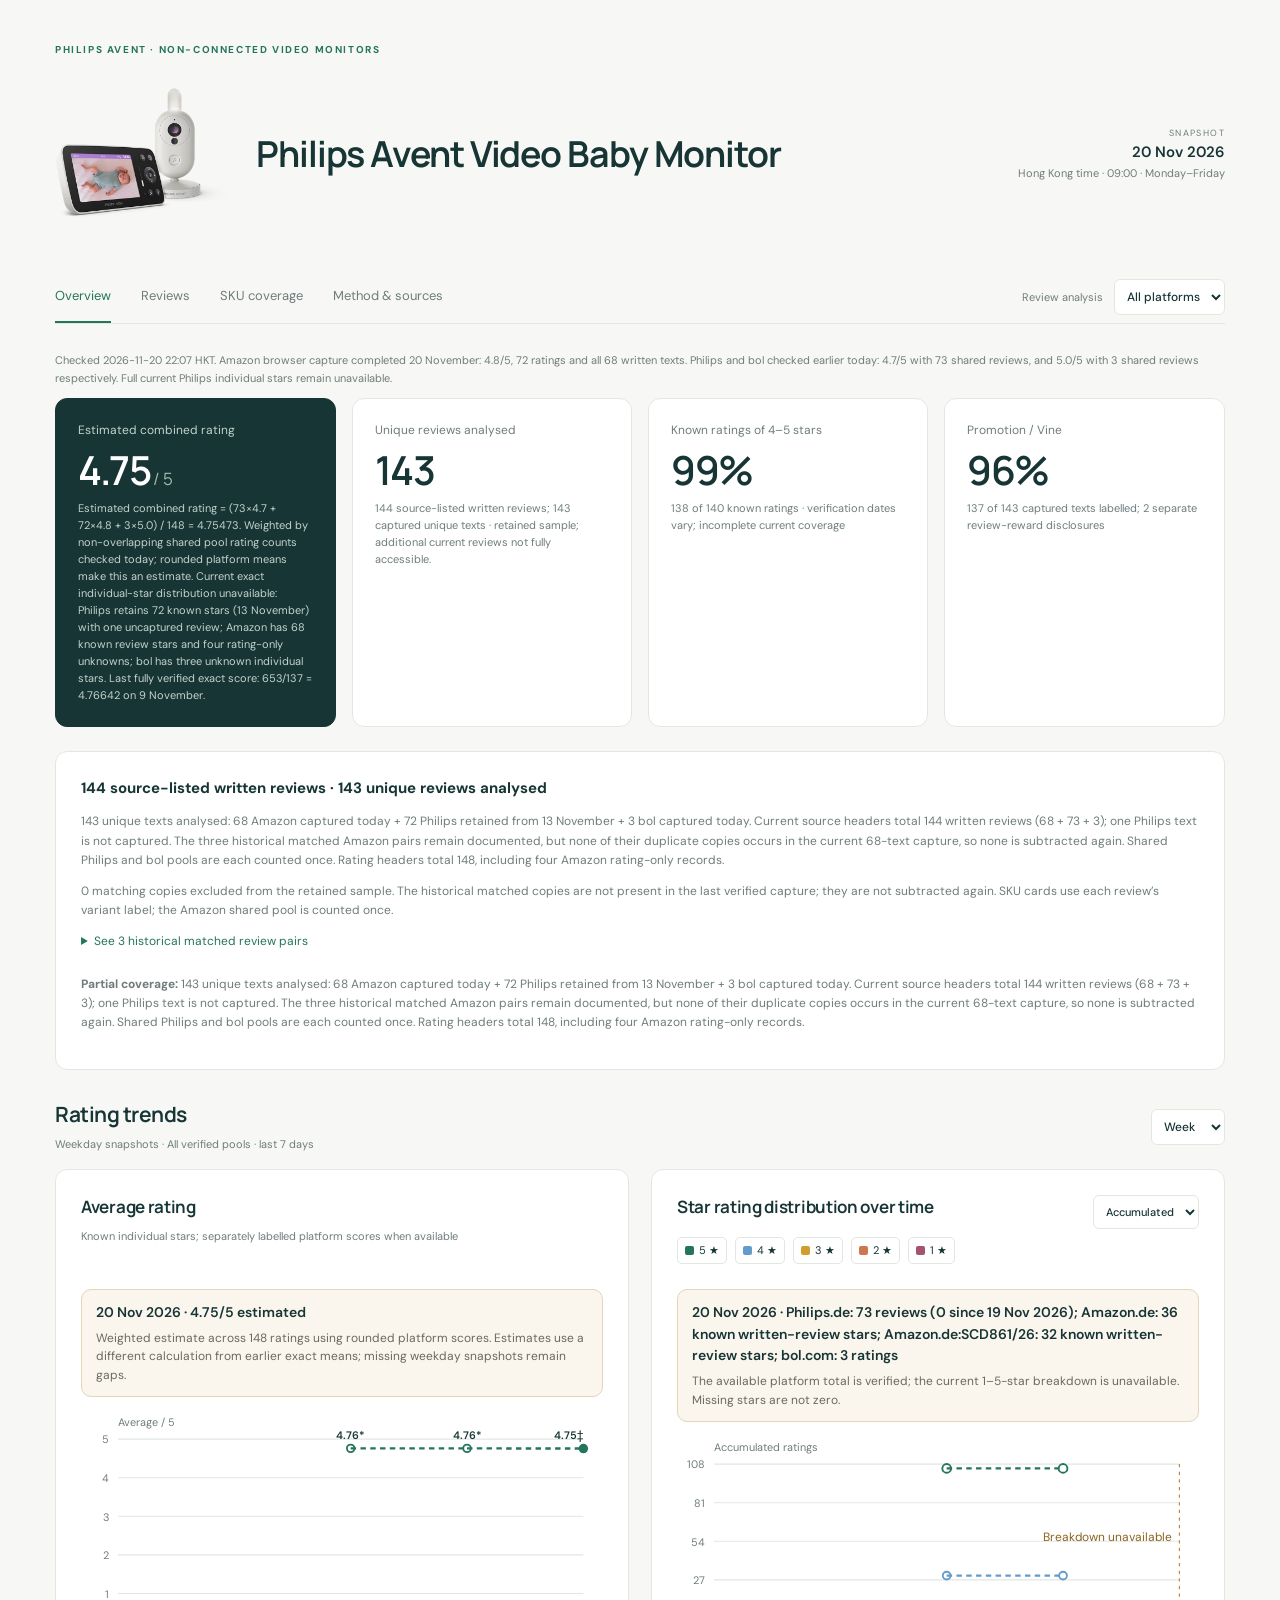
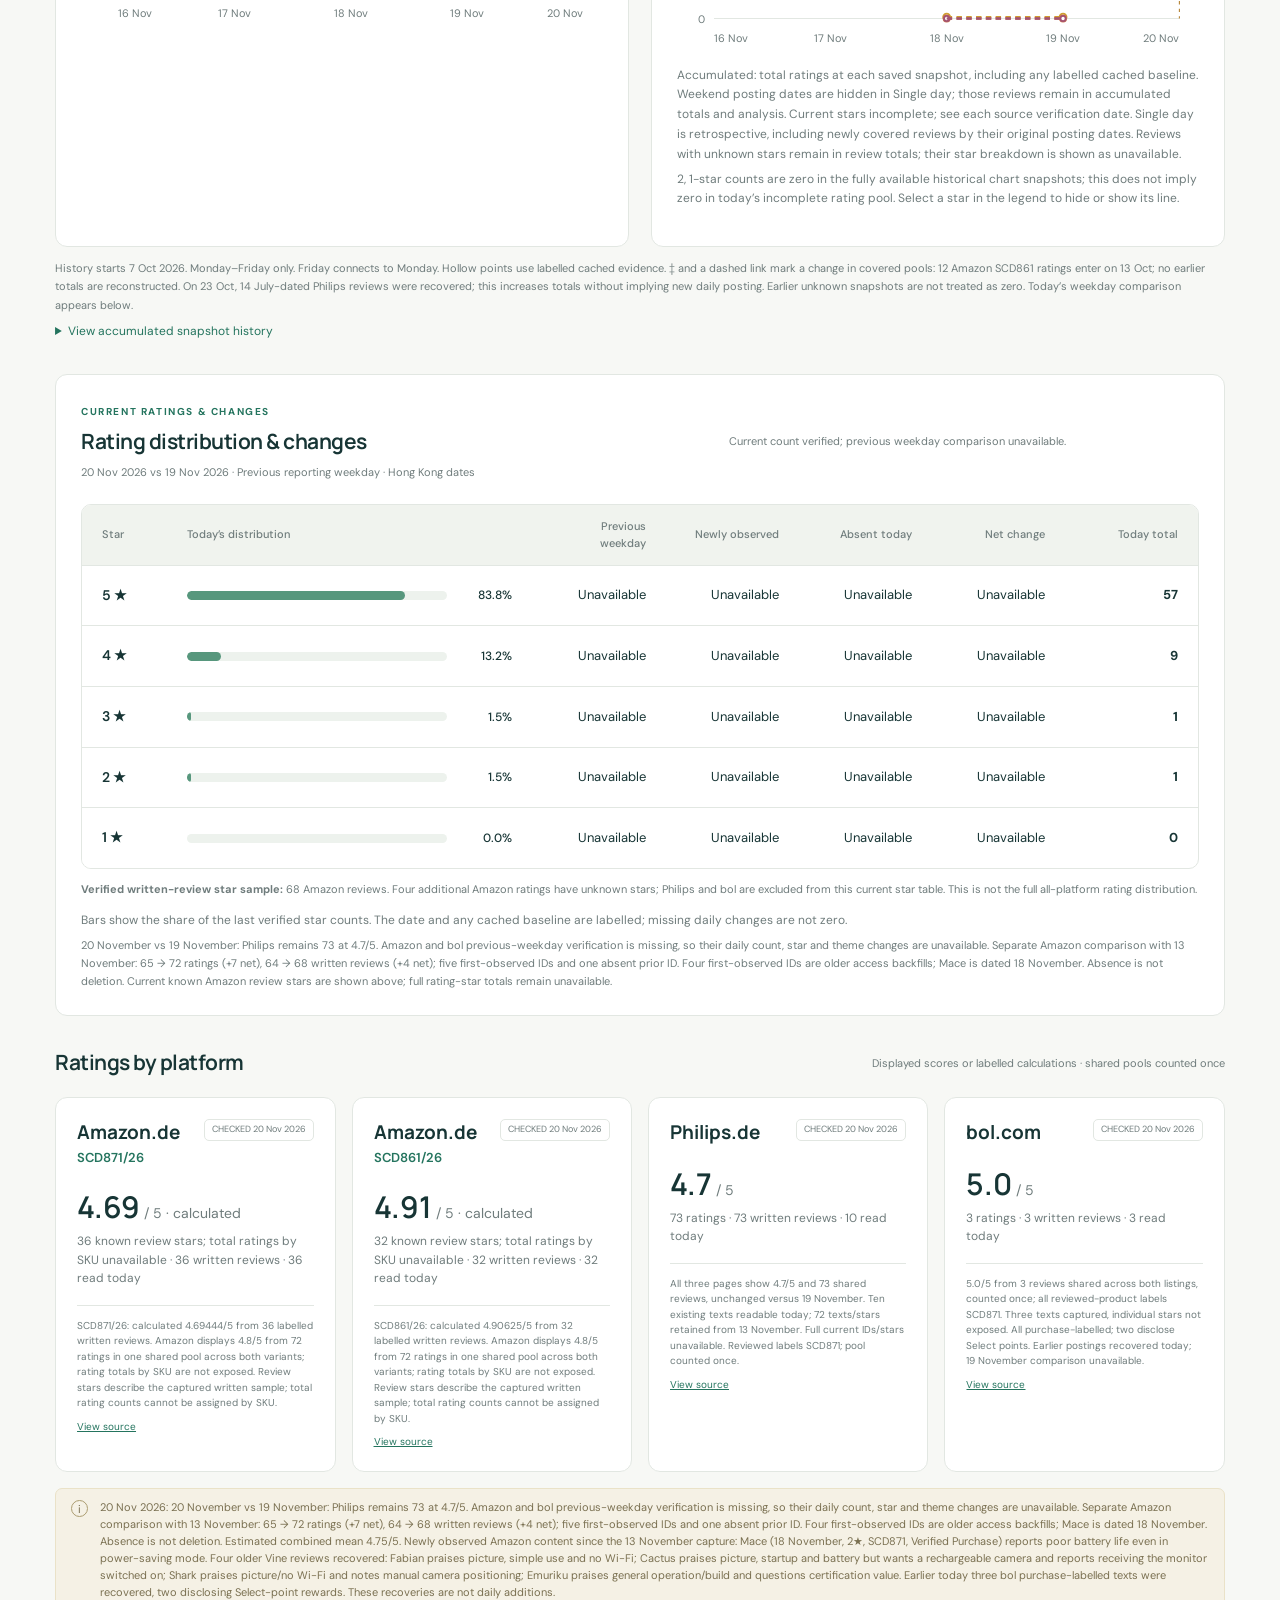
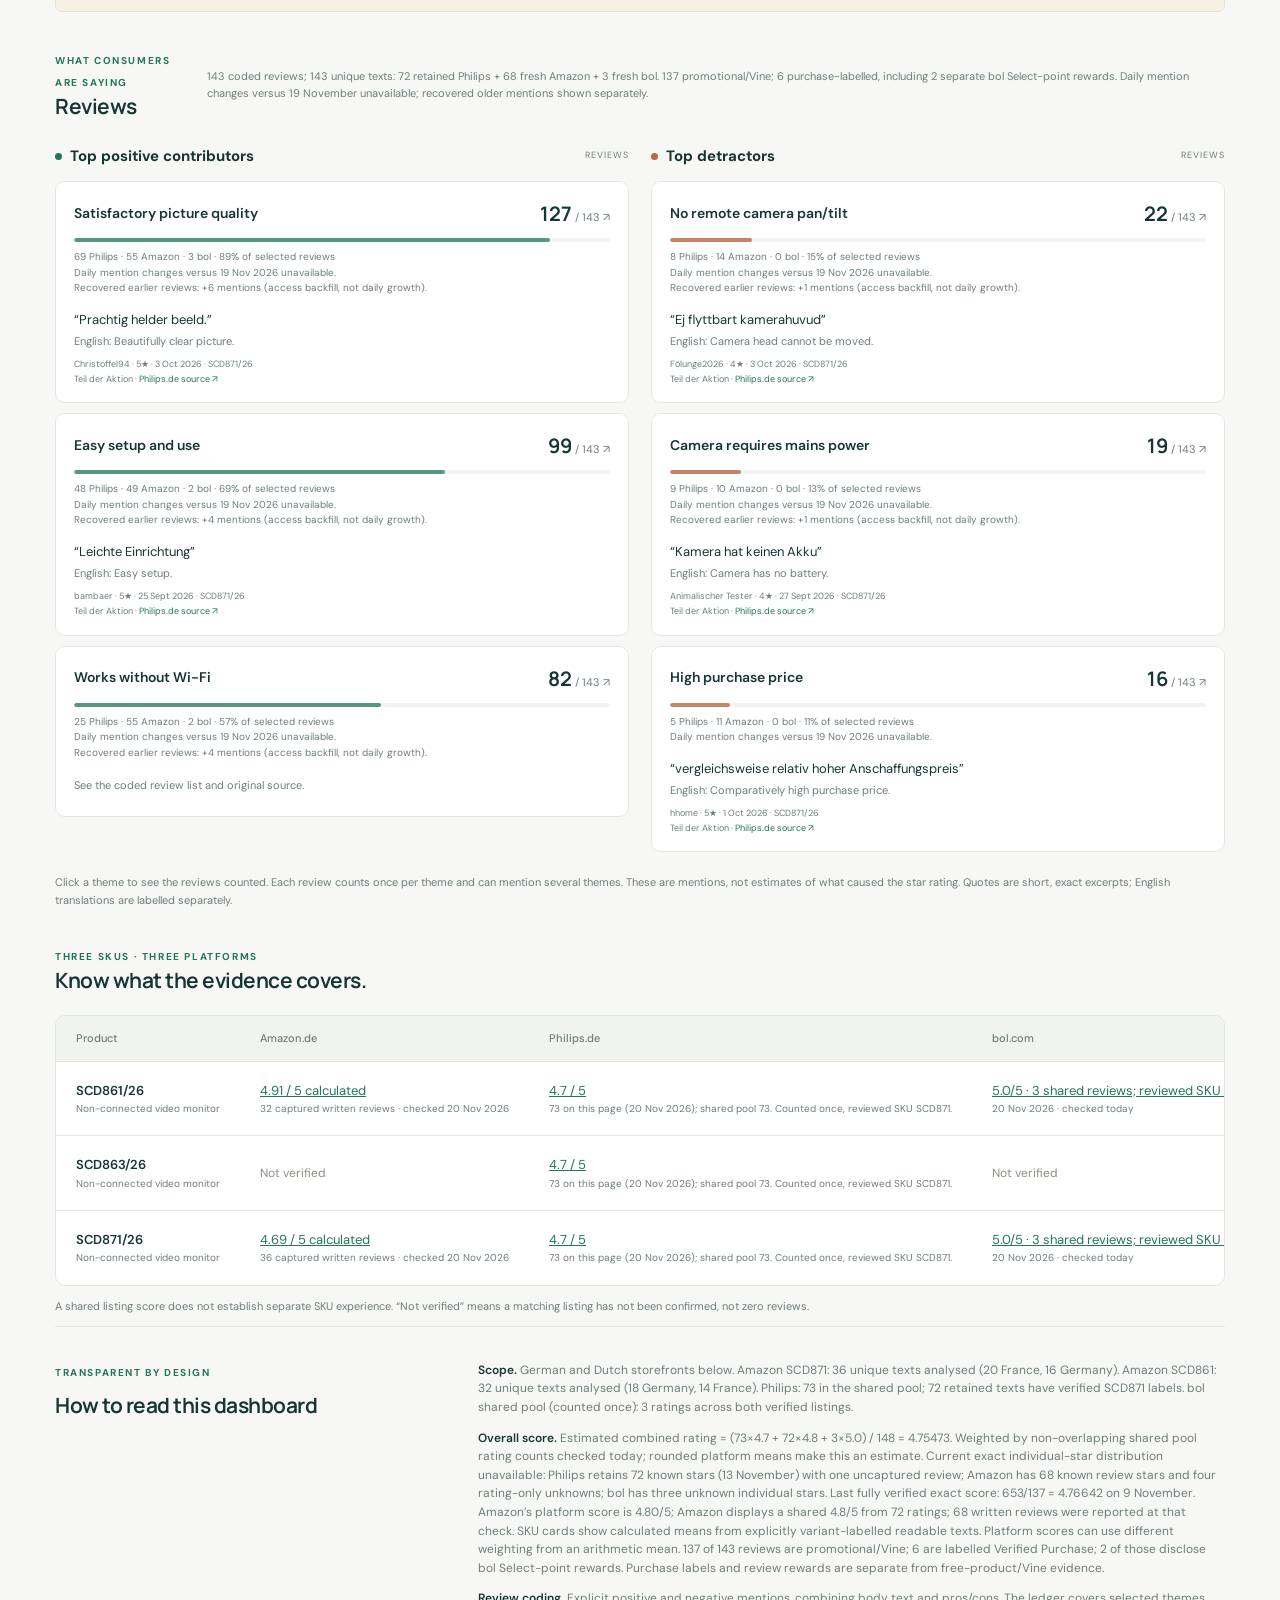
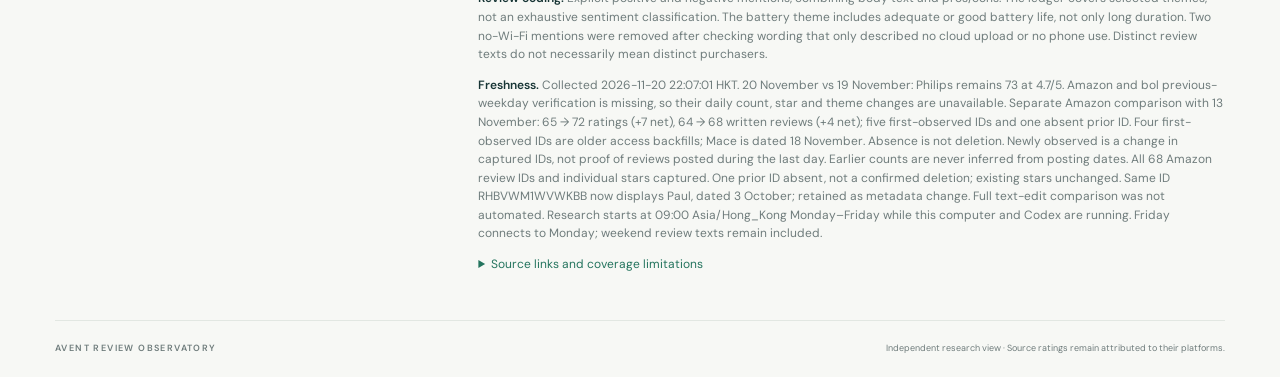
==== commit b1baebbe: "Clarify listed review totals and incomplete star chart labels" ====
--- a/index.html
+++ b/index.html
@@ -37,7 +37,7 @@
   <footer><span>AVENT REVIEW OBSERVATORY</span><span>Independent research view · Source ratings remain attributed to their platforms.</span></footer>
 </main>
 <dialog id="evidence"><div class="dialog-top"><span class="eyebrow">REVIEW EVIDENCE</span><button id="close-dialog" aria-label="Close review evidence">×</button></div><h2 id="dialog-title"></h2><p id="dialog-description"></p><div id="dialog-reviews"></div><p class="footnote">Each quotation is a short English translation of the relevant original wording, not a full review. Positive remarks can be qualified elsewhere in a review. Unverified wording is marked unavailable. Follow the source for full context.</p></dialog>
-<script src="data.js?v=7201f32782d4"></script><script src="app.js?v=2171010a0854"></script>
+<script src="data.js?v=4cf707cc126d"></script><script src="app.js?v=da4e3b19022d"></script>
 </body></html>
 
 
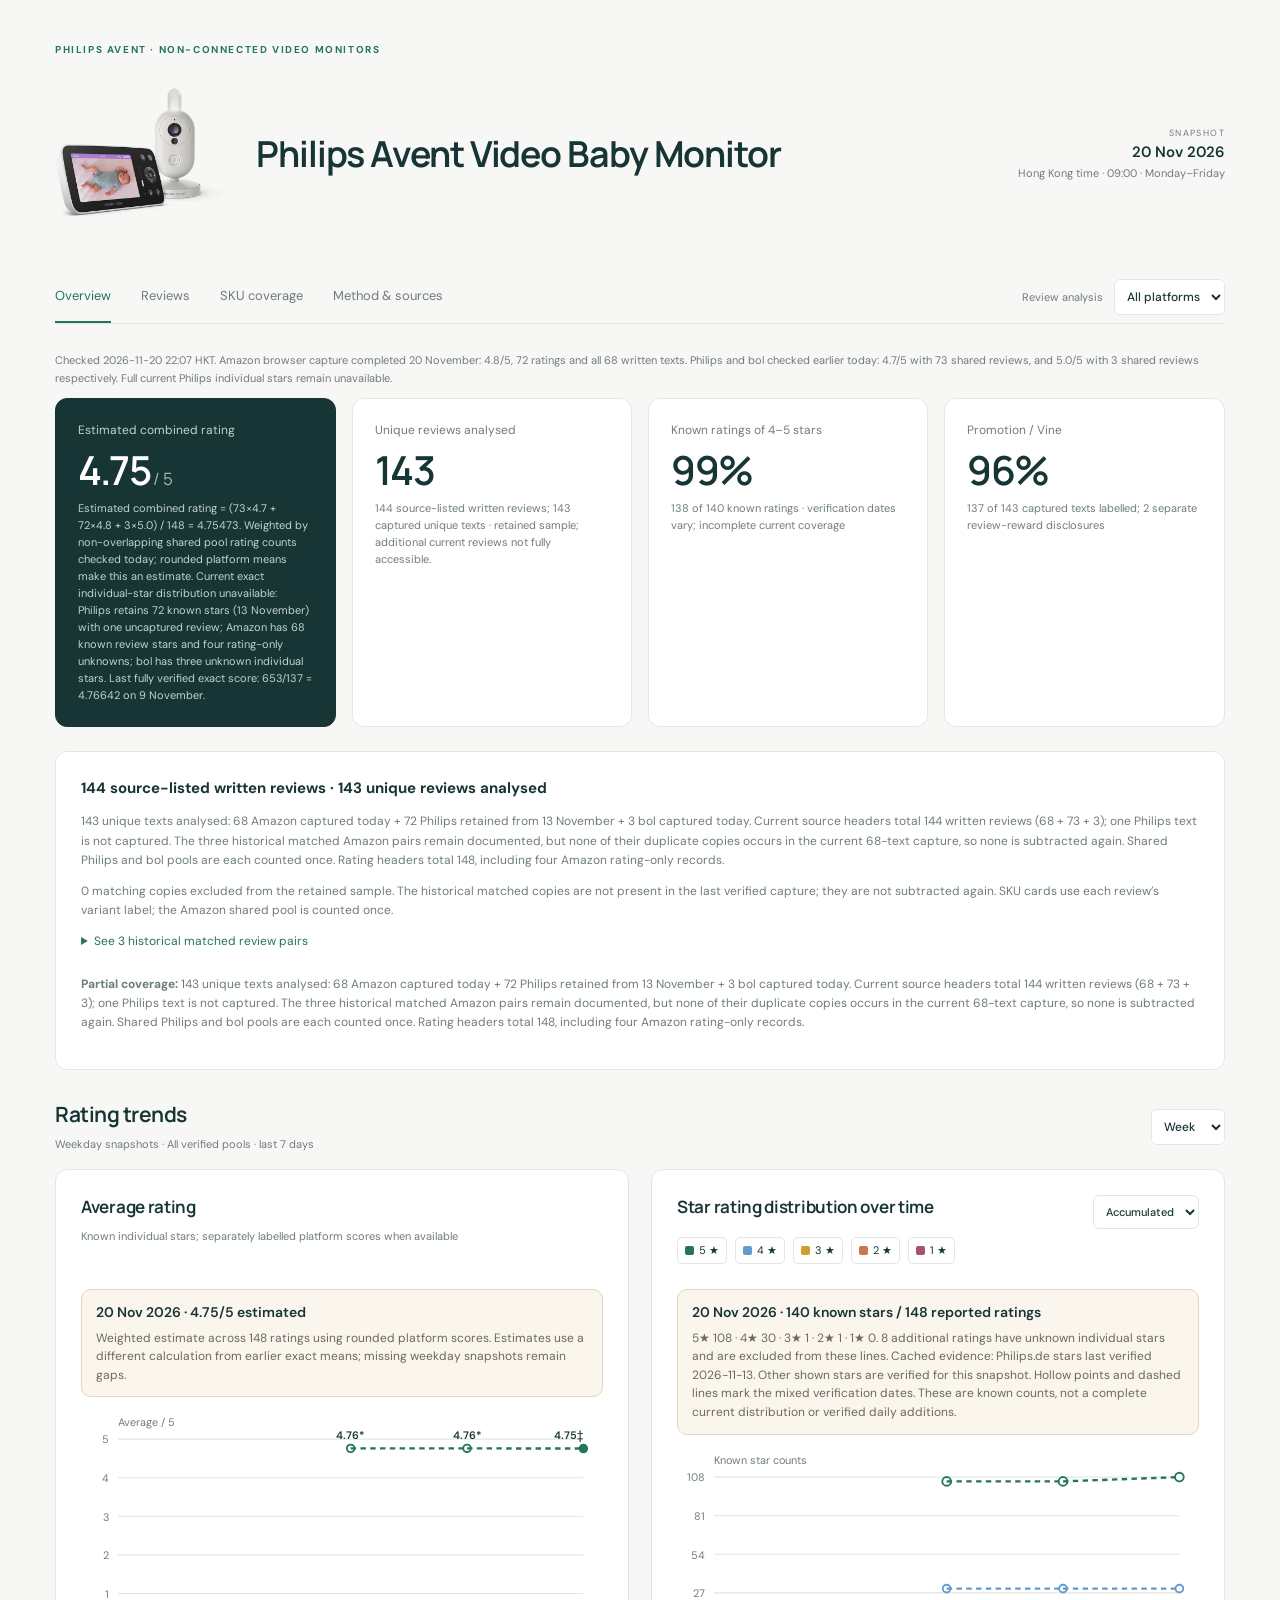
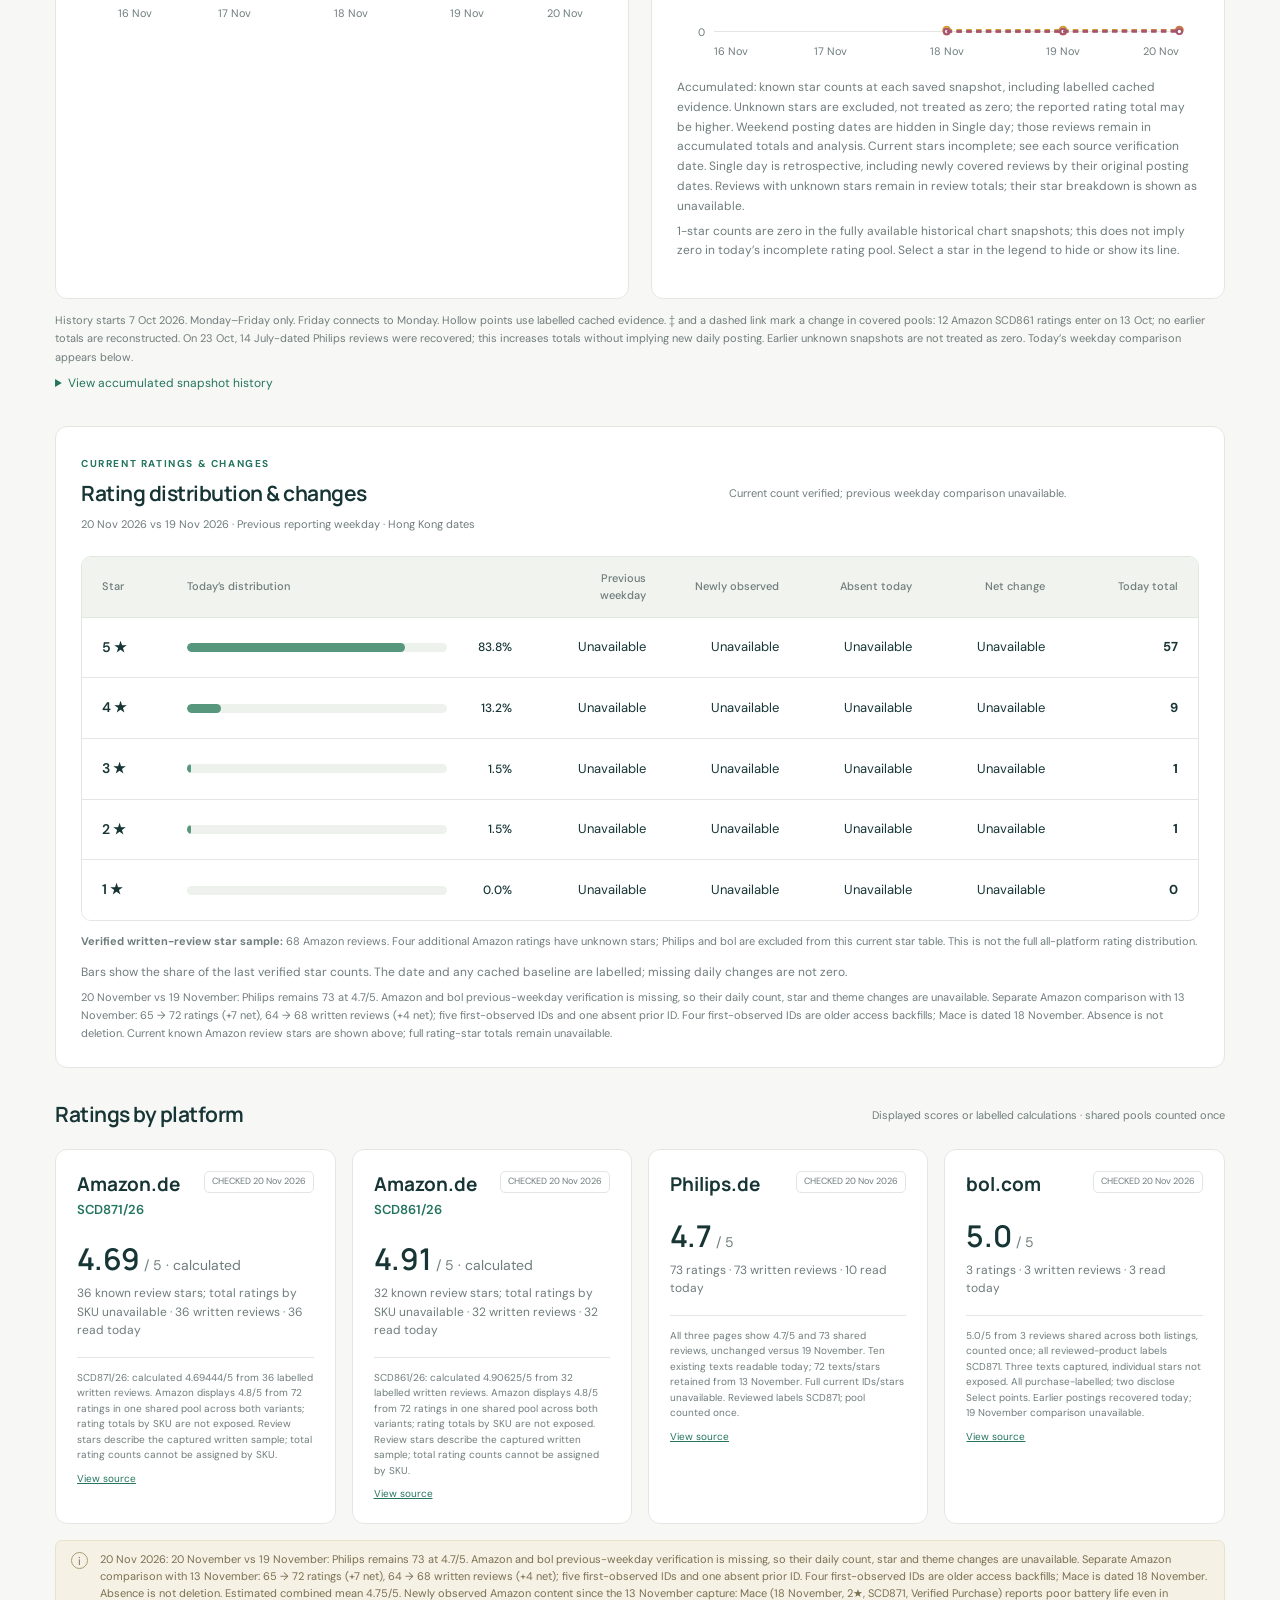
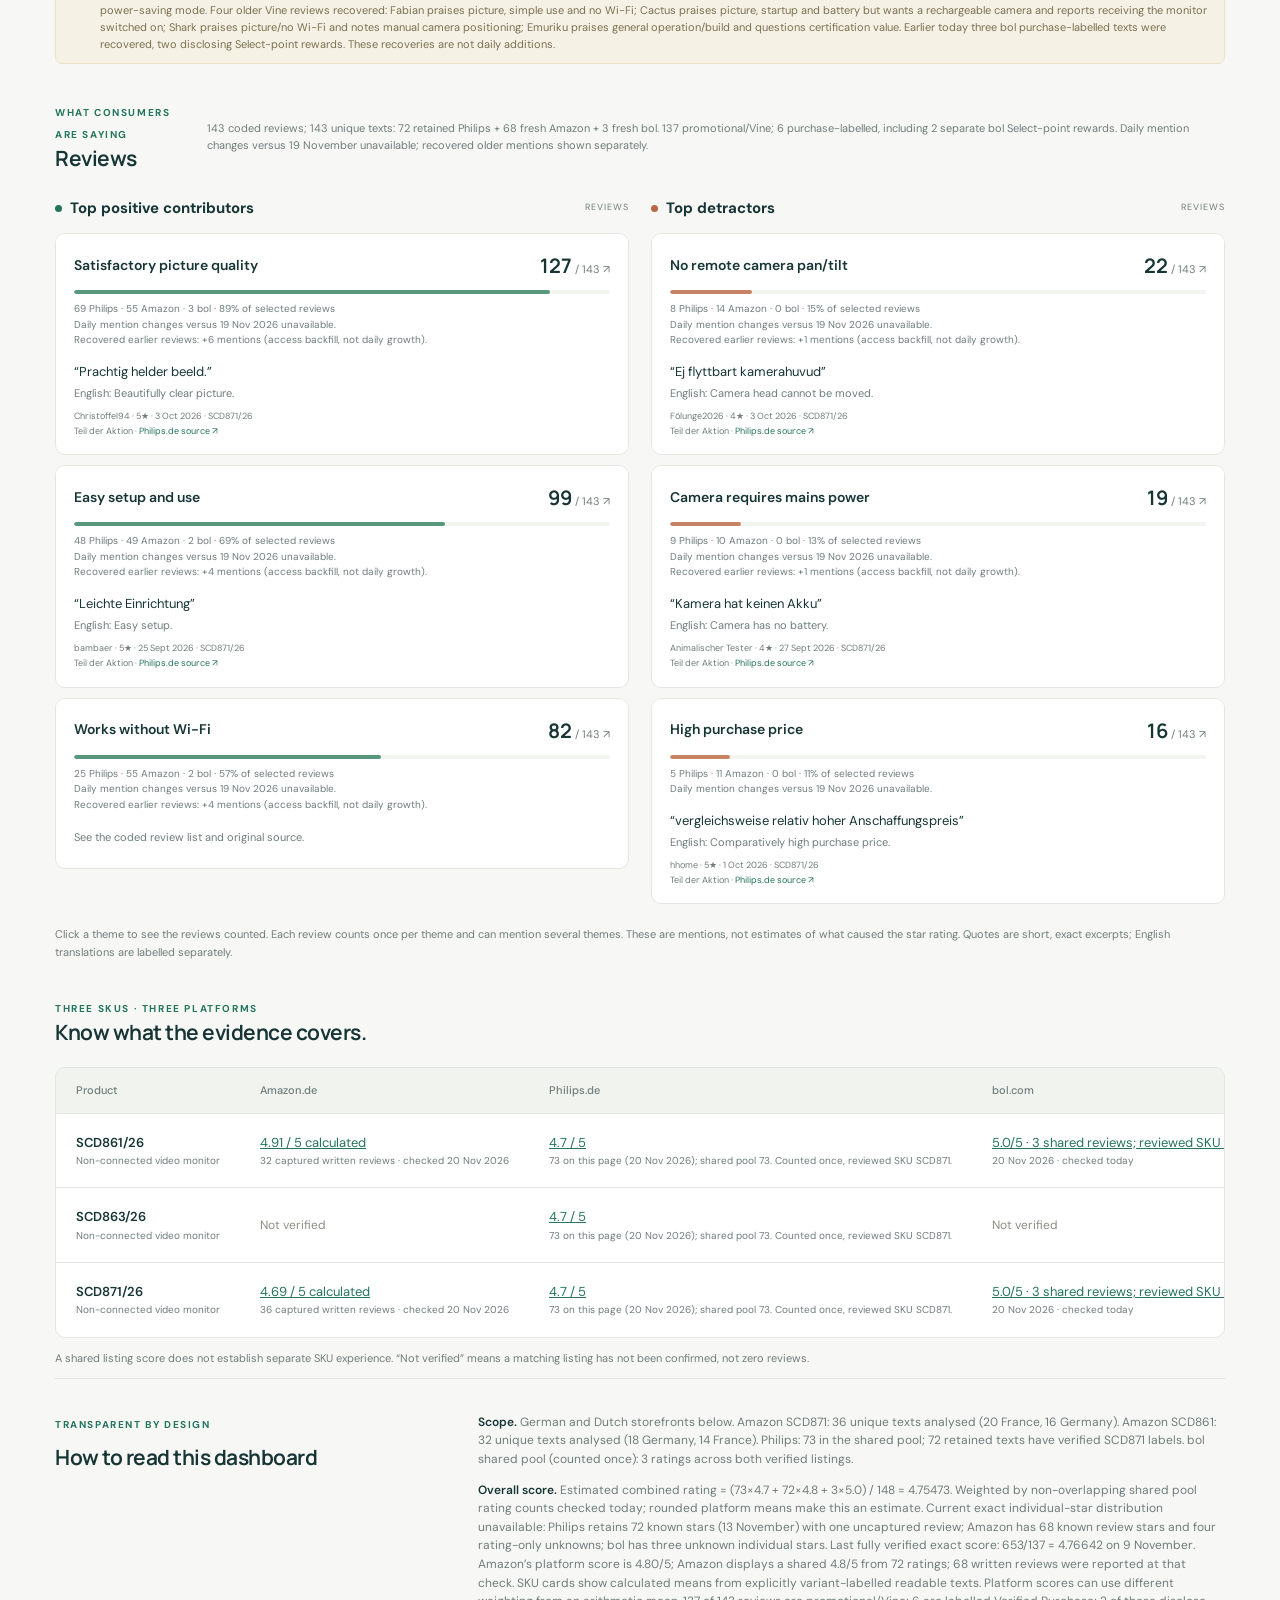
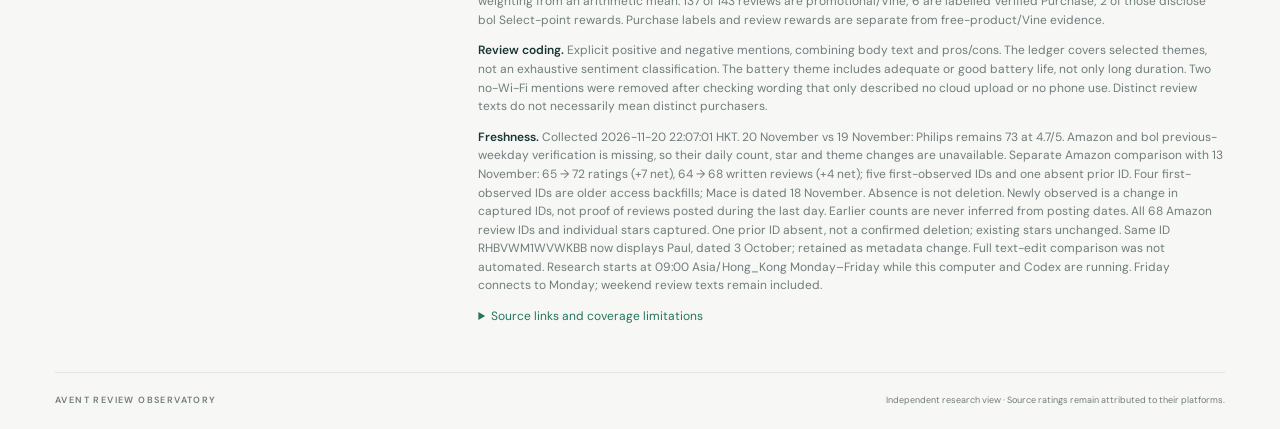
==== commit 9337df5d: "Show known stars in incomplete current rating snapshots" ====
--- a/index.html
+++ b/index.html
@@ -37,7 +37,7 @@
   <footer><span>AVENT REVIEW OBSERVATORY</span><span>Independent research view · Source ratings remain attributed to their platforms.</span></footer>
 </main>
 <dialog id="evidence"><div class="dialog-top"><span class="eyebrow">REVIEW EVIDENCE</span><button id="close-dialog" aria-label="Close review evidence">×</button></div><h2 id="dialog-title"></h2><p id="dialog-description"></p><div id="dialog-reviews"></div><p class="footnote">Each quotation is a short English translation of the relevant original wording, not a full review. Positive remarks can be qualified elsewhere in a review. Unverified wording is marked unavailable. Follow the source for full context.</p></dialog>
-<script src="data.js?v=4cf707cc126d"></script><script src="app.js?v=da4e3b19022d"></script>
+<script src="data.js?v=4cf707cc126d"></script><script src="app.js?v=f046e41e378f"></script>
 </body></html>
 
 
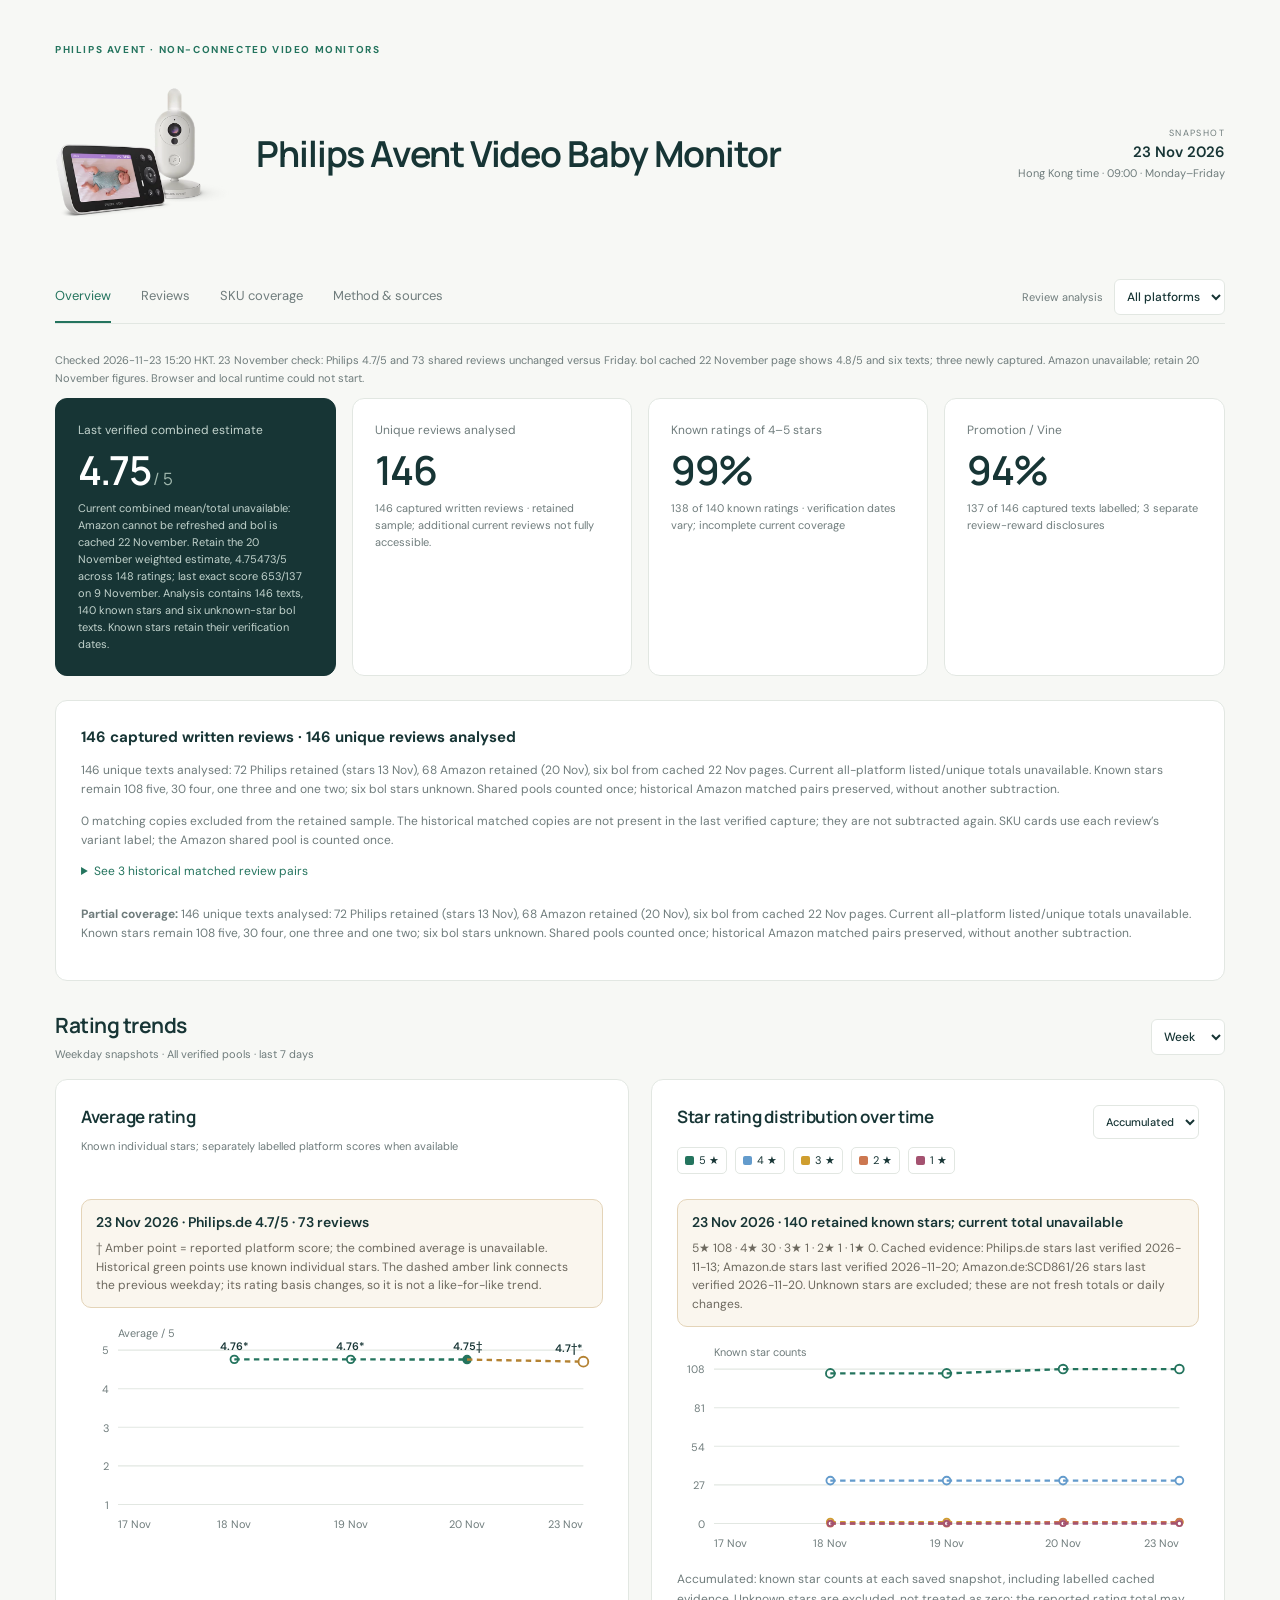
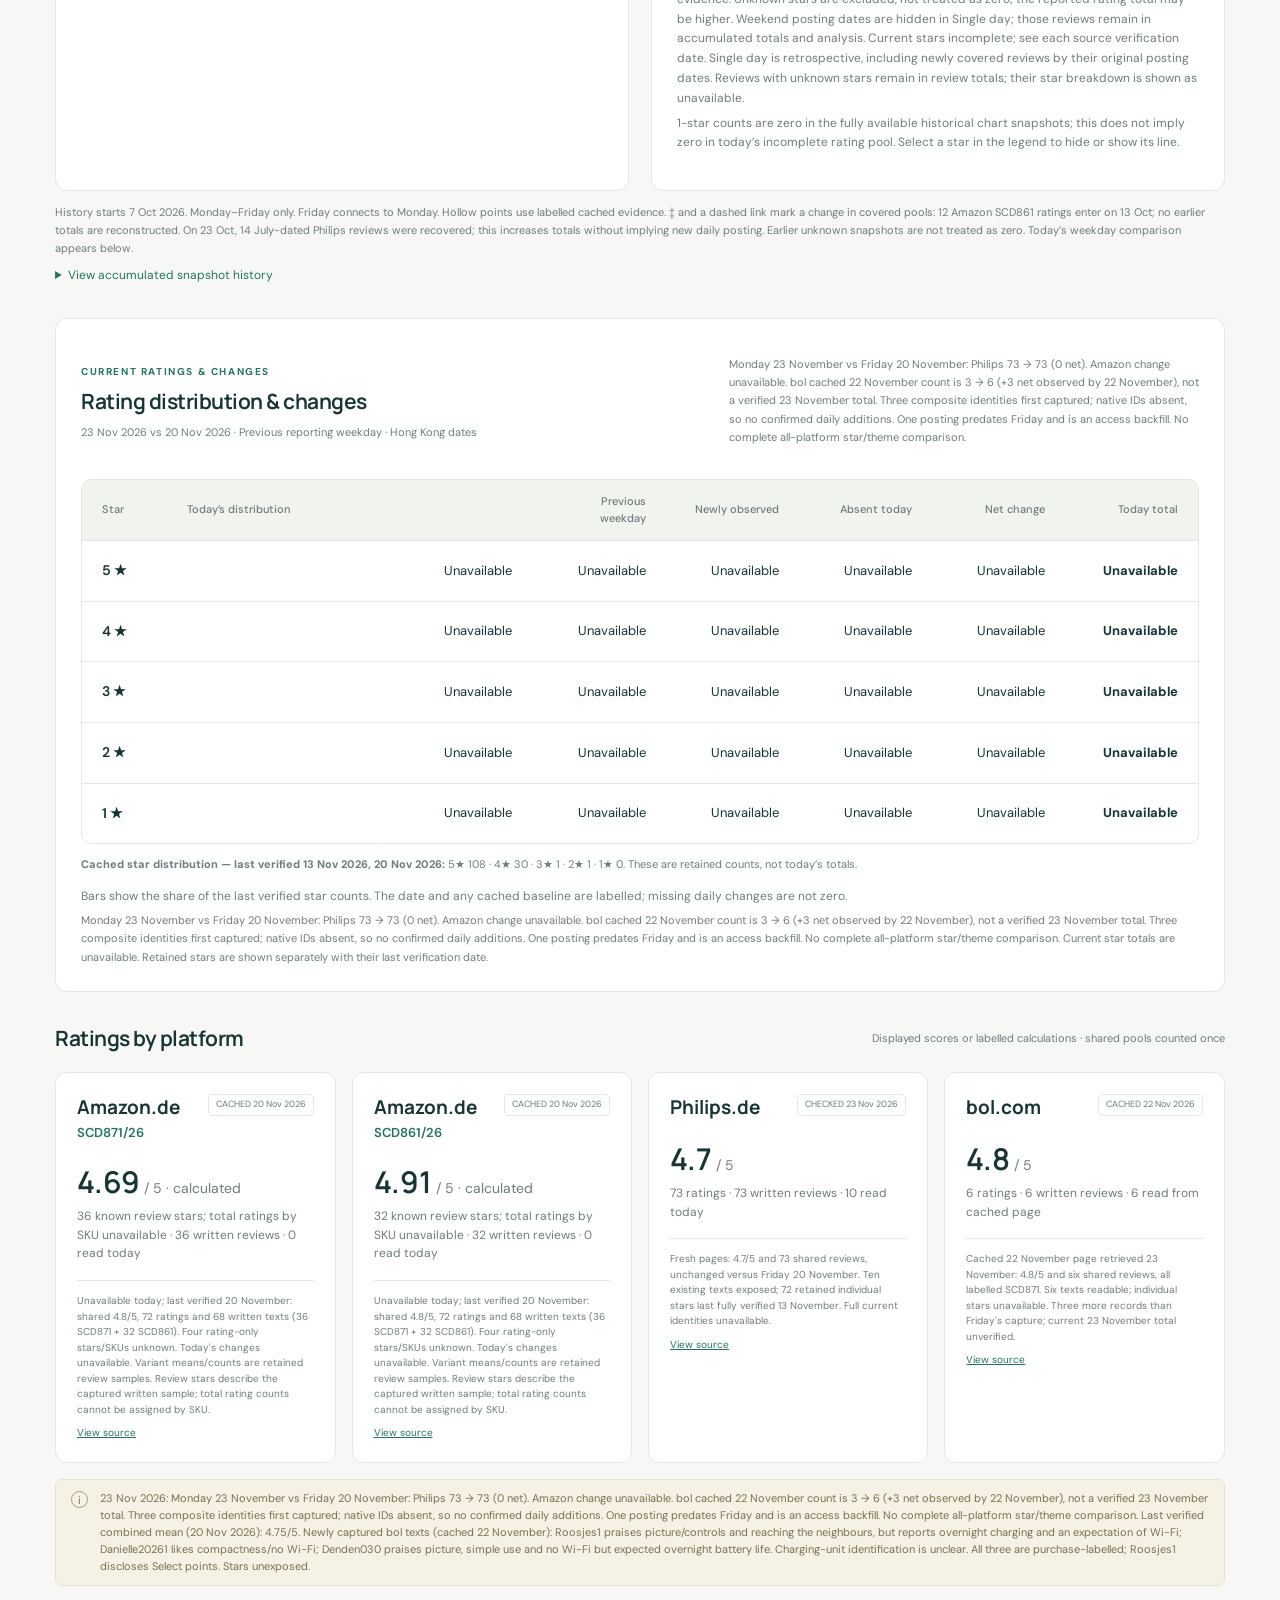
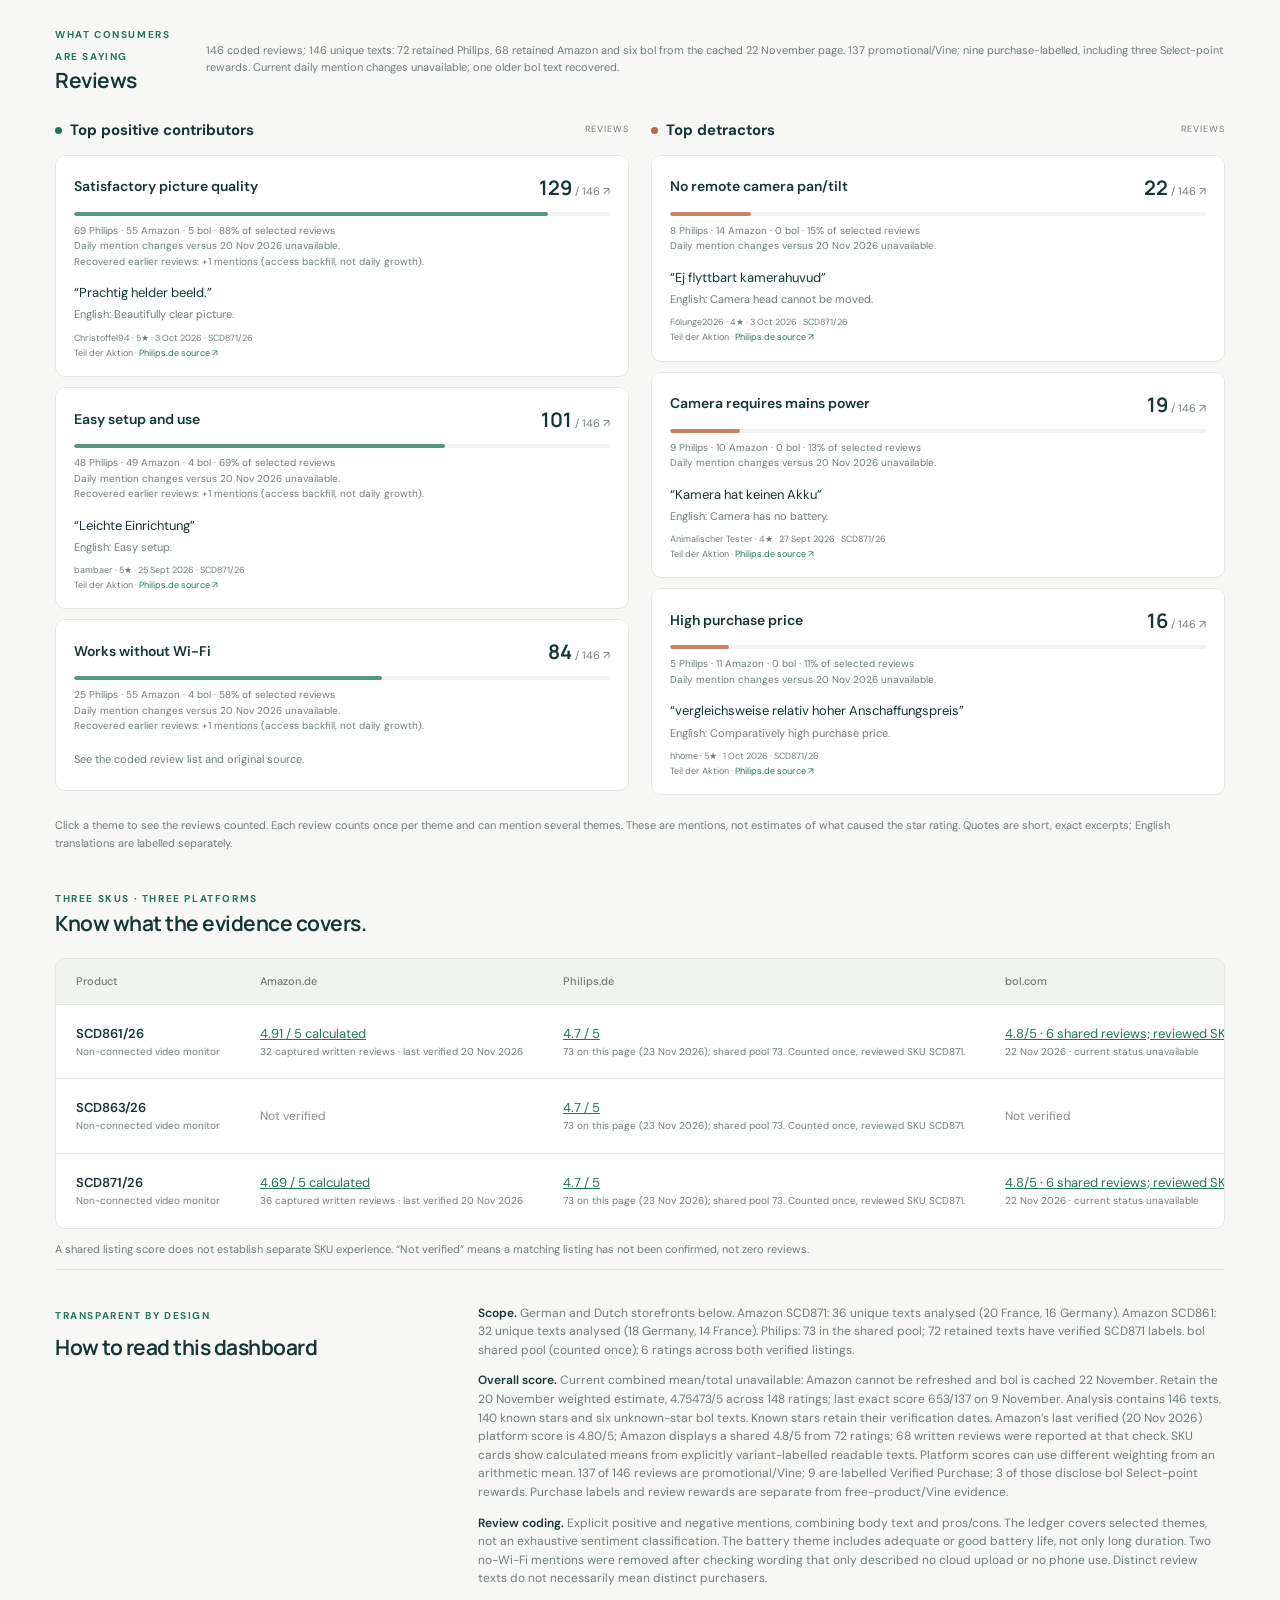
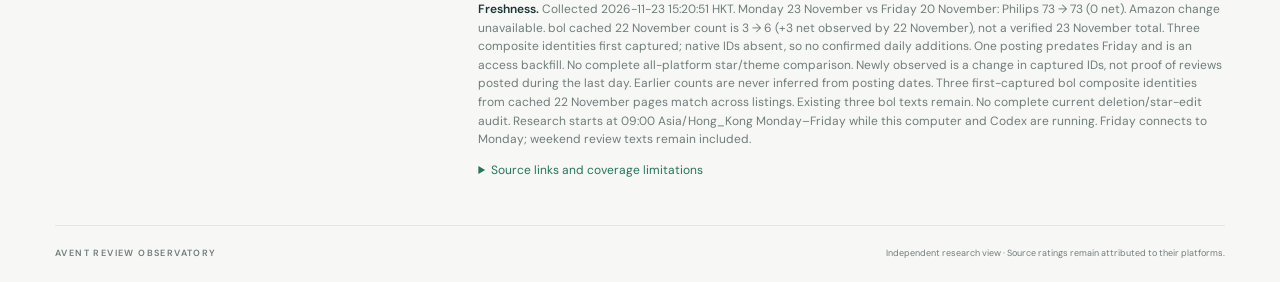
==== commit 8f5d5b7d: "23 November partial refresh with dated bol cache and retained Amazon evidence" ====
--- a/index.html
+++ b/index.html
@@ -4,7 +4,7 @@
   <meta charset="utf-8"><meta name="viewport" content="width=device-width,initial-scale=1">
   <title>Philips Avent Video Baby Monitor · Reviews</title>
   <meta name="description" content="Consumer experience research dashboard for Philips Avent non-connected video monitors.">
-  <link rel="stylesheet" href="style.css?v=c5d81ea7320d">
+  <link rel="stylesheet" href="style.css?v=20261123072051">
 </head>
 <body>
 <main>
@@ -37,7 +37,7 @@
   <footer><span>AVENT REVIEW OBSERVATORY</span><span>Independent research view · Source ratings remain attributed to their platforms.</span></footer>
 </main>
 <dialog id="evidence"><div class="dialog-top"><span class="eyebrow">REVIEW EVIDENCE</span><button id="close-dialog" aria-label="Close review evidence">×</button></div><h2 id="dialog-title"></h2><p id="dialog-description"></p><div id="dialog-reviews"></div><p class="footnote">Each quotation is a short English translation of the relevant original wording, not a full review. Positive remarks can be qualified elsewhere in a review. Unverified wording is marked unavailable. Follow the source for full context.</p></dialog>
-<script src="data.js?v=4cf707cc126d"></script><script src="app.js?v=f046e41e378f"></script>
+<script src="data.js?v=20261123072051"></script><script src="app.js?v=20261123072051"></script>
 </body></html>
 
 
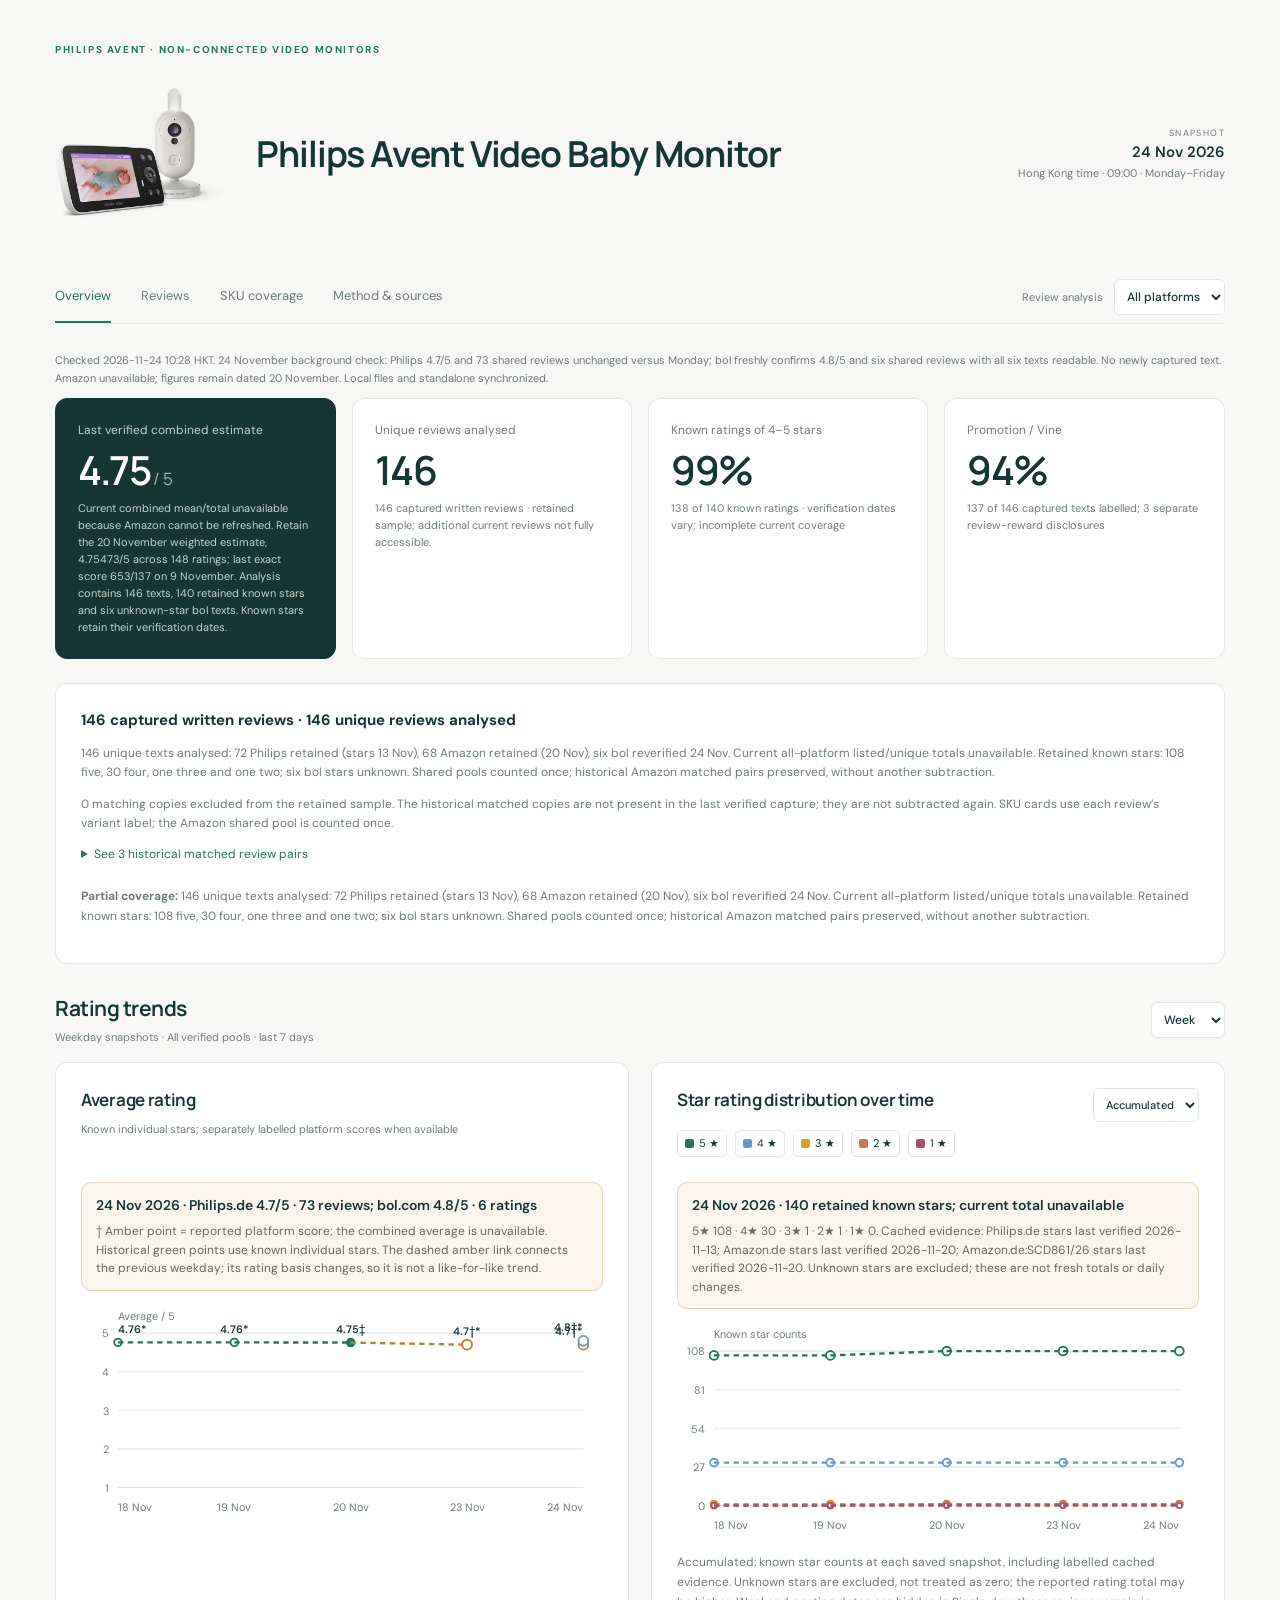
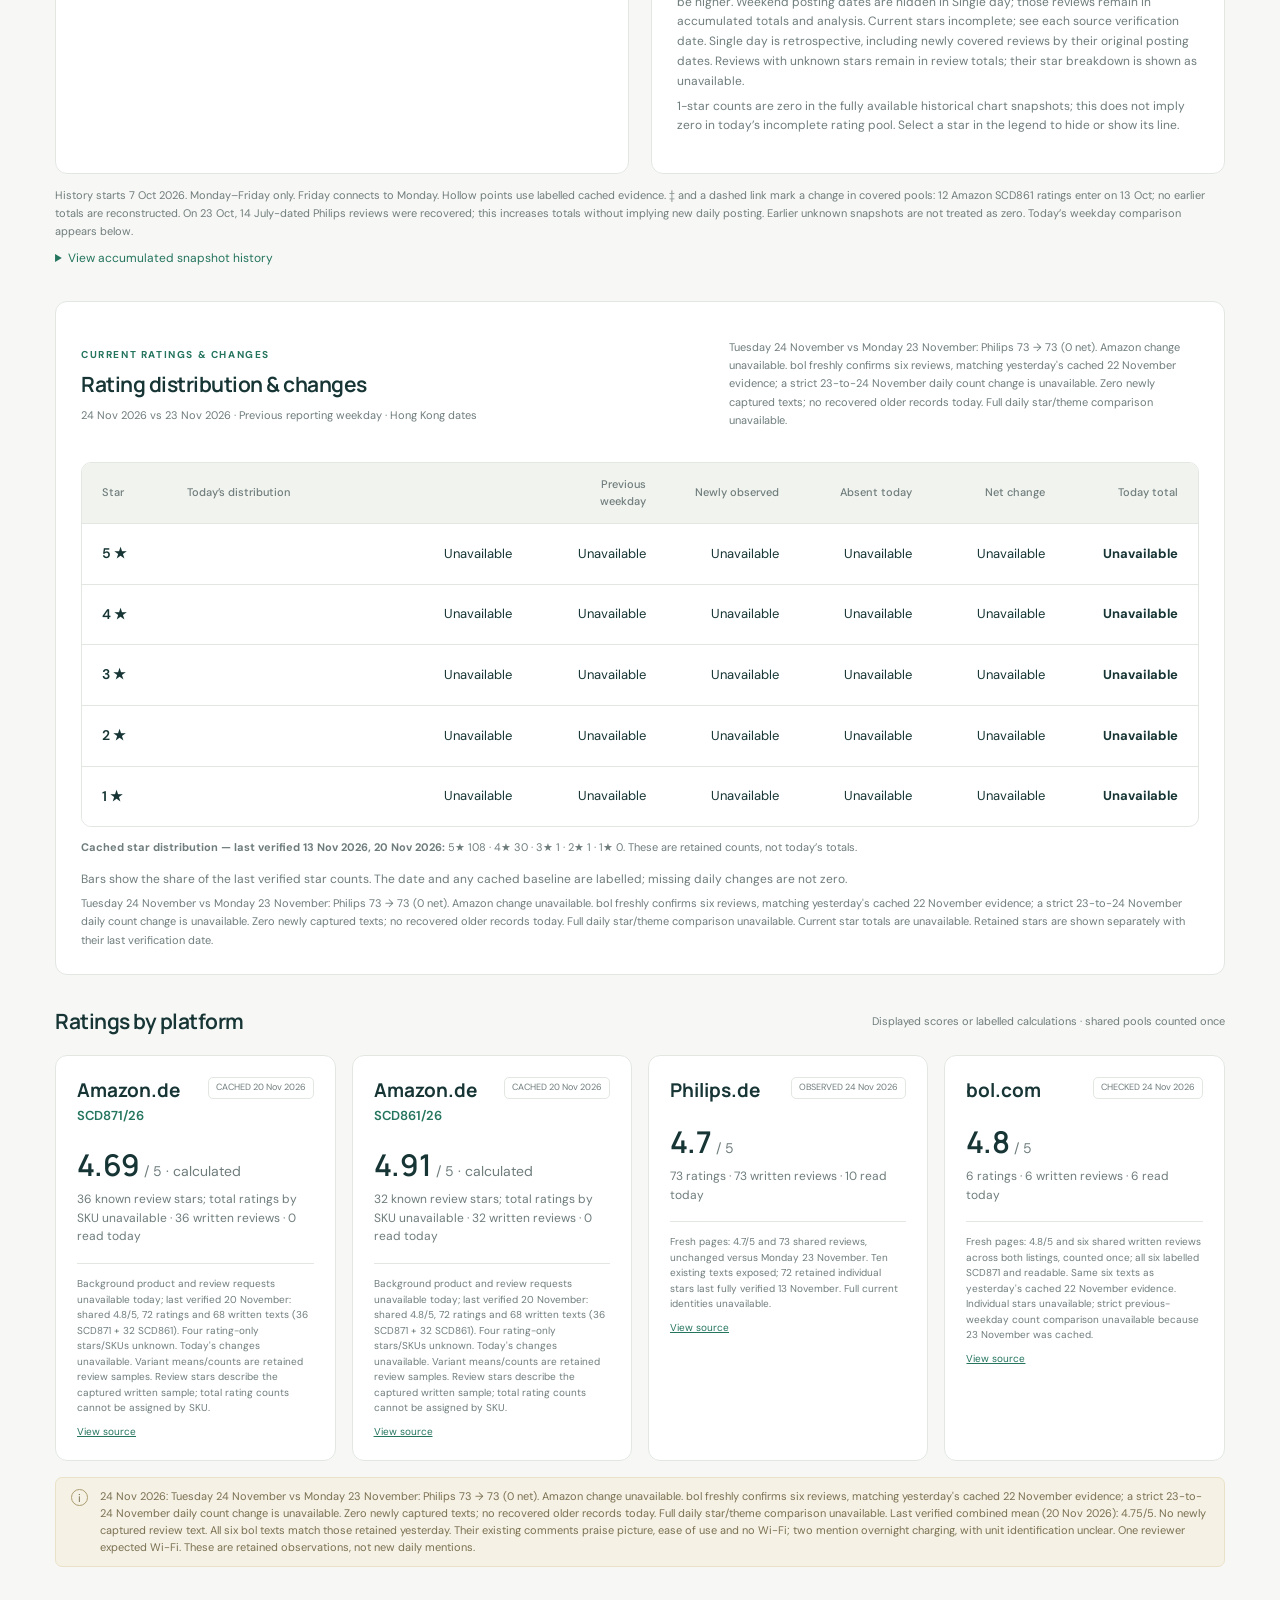
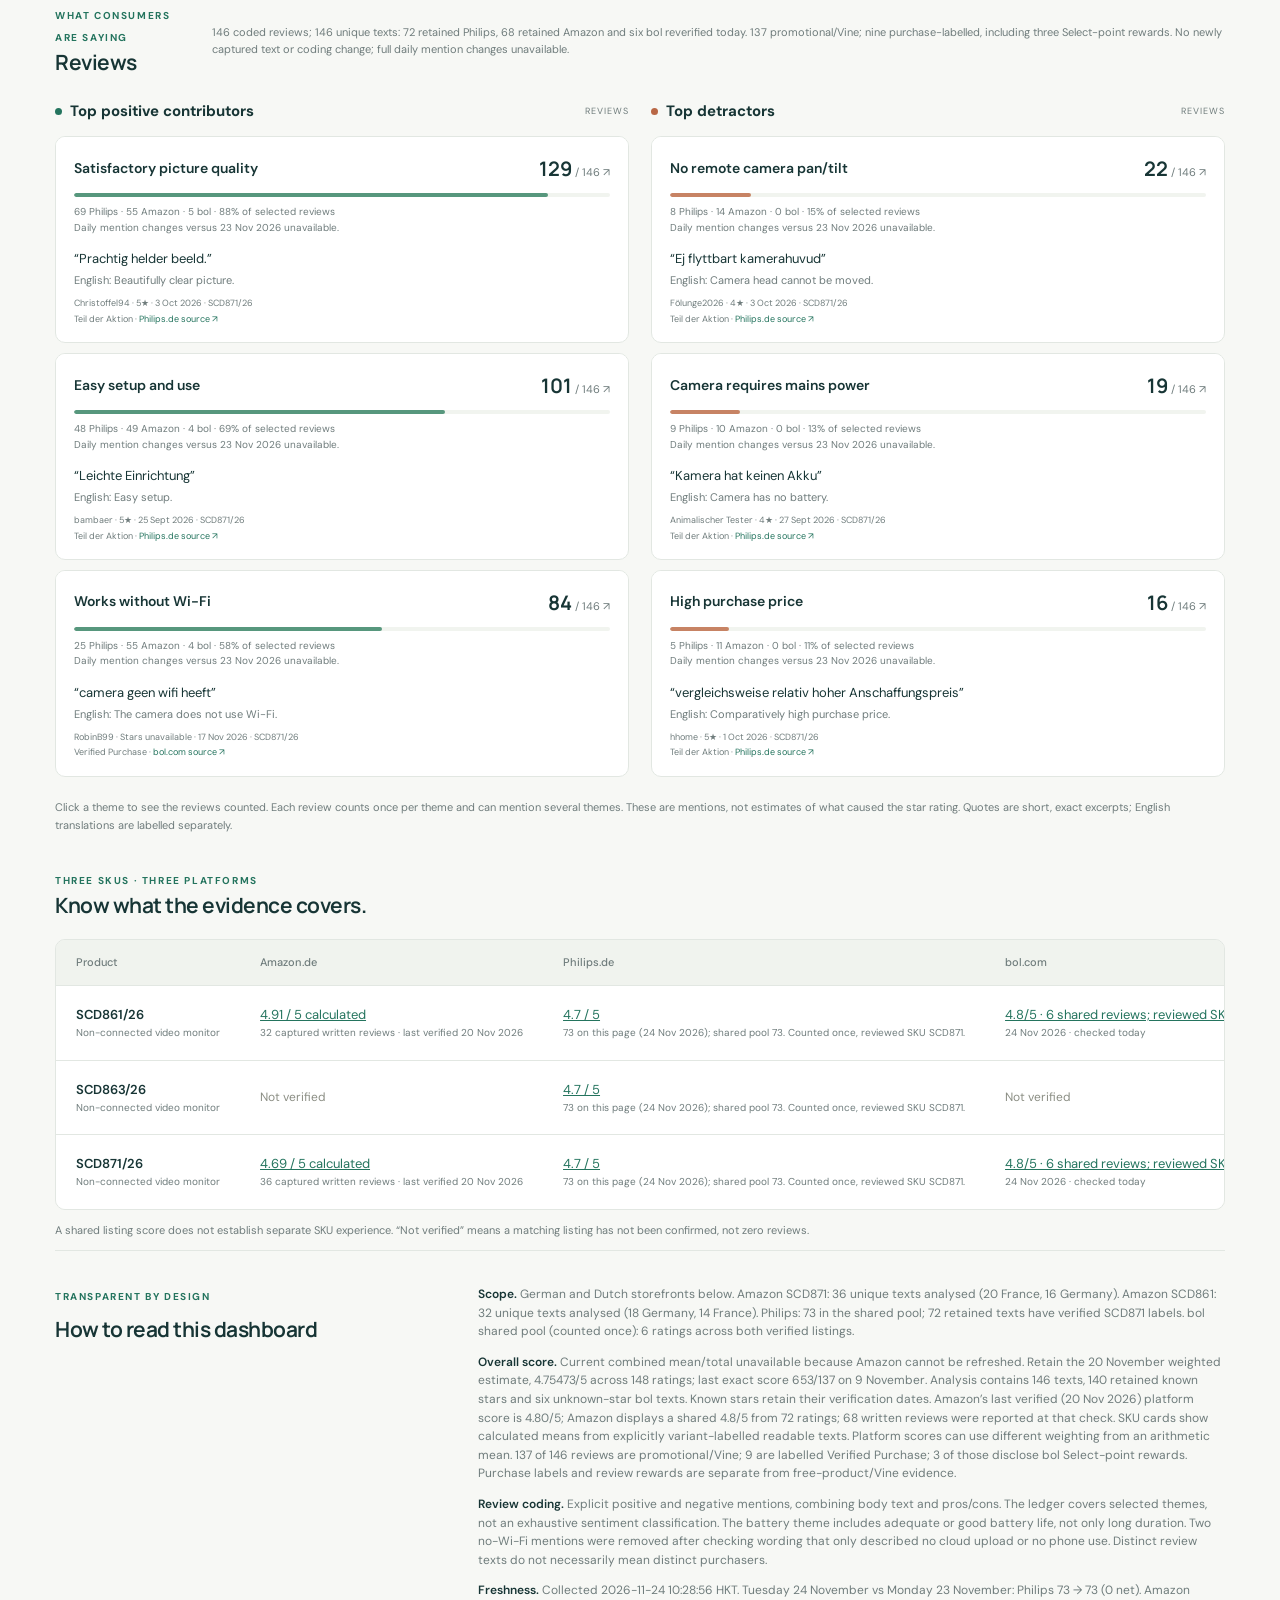
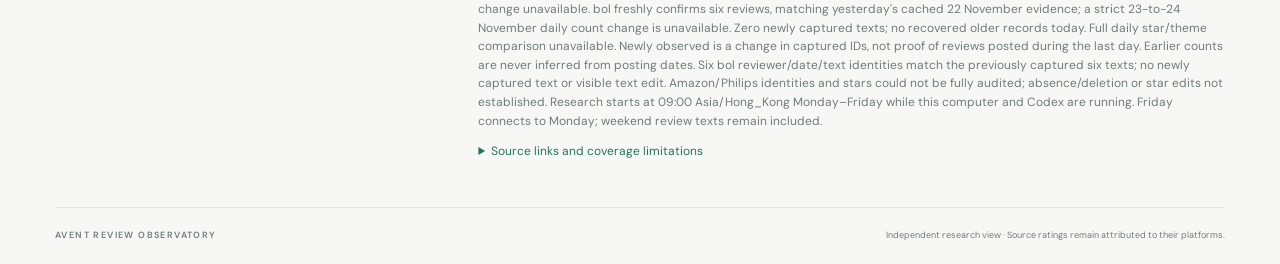
==== commit 5f0e2265: "Refresh Philips and bol reviews for 24 November and date cached Amazon figures" ====
--- a/index.html
+++ b/index.html
@@ -4,7 +4,7 @@
   <meta charset="utf-8"><meta name="viewport" content="width=device-width,initial-scale=1">
   <title>Philips Avent Video Baby Monitor · Reviews</title>
   <meta name="description" content="Consumer experience research dashboard for Philips Avent non-connected video monitors.">
-  <link rel="stylesheet" href="style.css?v=20261123072051">
+  <link rel="stylesheet" href="style.css?v=ea35a9161943">
 </head>
 <body>
 <main>
@@ -37,7 +37,8 @@
   <footer><span>AVENT REVIEW OBSERVATORY</span><span>Independent research view · Source ratings remain attributed to their platforms.</span></footer>
 </main>
 <dialog id="evidence"><div class="dialog-top"><span class="eyebrow">REVIEW EVIDENCE</span><button id="close-dialog" aria-label="Close review evidence">×</button></div><h2 id="dialog-title"></h2><p id="dialog-description"></p><div id="dialog-reviews"></div><p class="footnote">Each quotation is a short English translation of the relevant original wording, not a full review. Positive remarks can be qualified elsewhere in a review. Unverified wording is marked unavailable. Follow the source for full context.</p></dialog>
-<script src="data.js?v=20261123072051"></script><script src="app.js?v=20261123072051"></script>
+<script src="data.js?v=f160591c0d64"></script><script src="app.js?v=49a5dc718a5d"></script>
 </body></html>
 
 
+
--- a/style.css
+++ b/style.css
@@ -29,3 +29,4 @@
 
 
 .review-count-note{margin:24px 0 28px}.review-count-note h3{margin:0 0 8px}.review-count-note p{line-height:1.6}.review-count-note details{margin-top:12px}.review-count-note table{margin-top:16px}
+
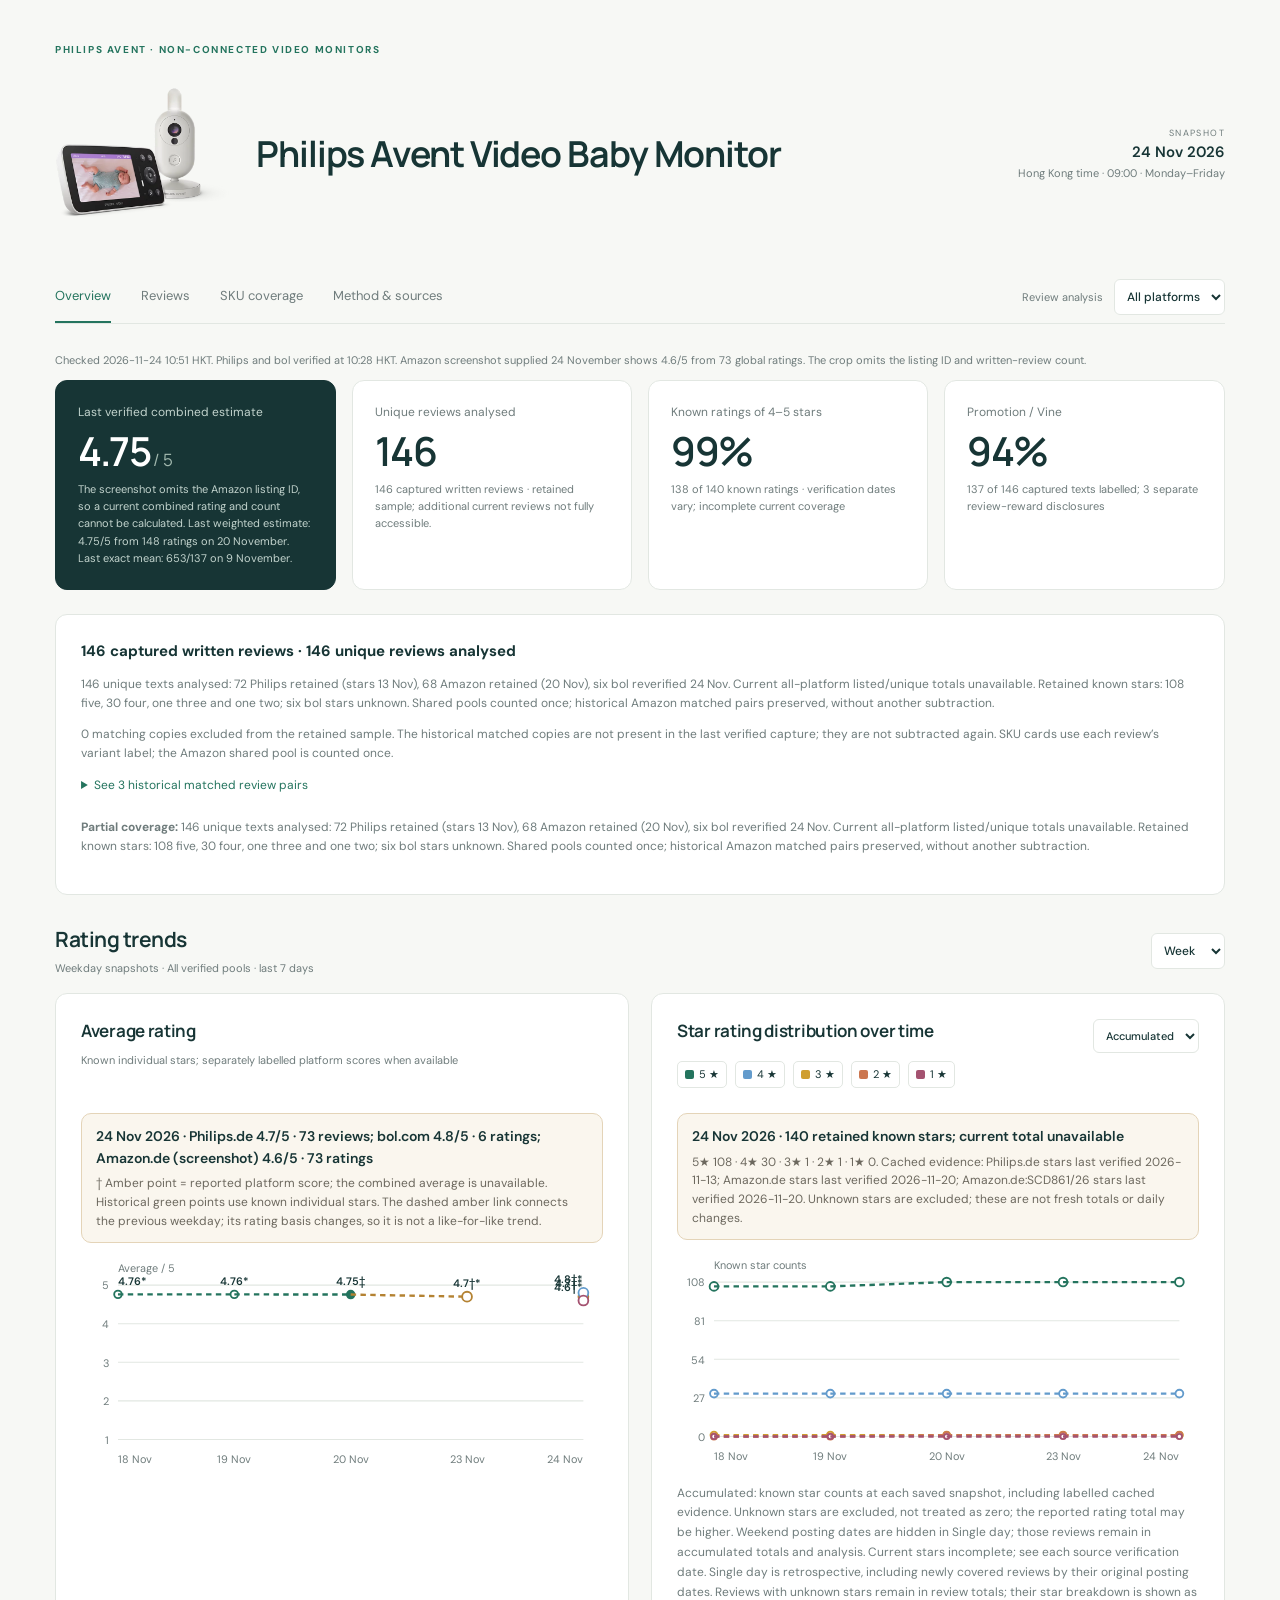
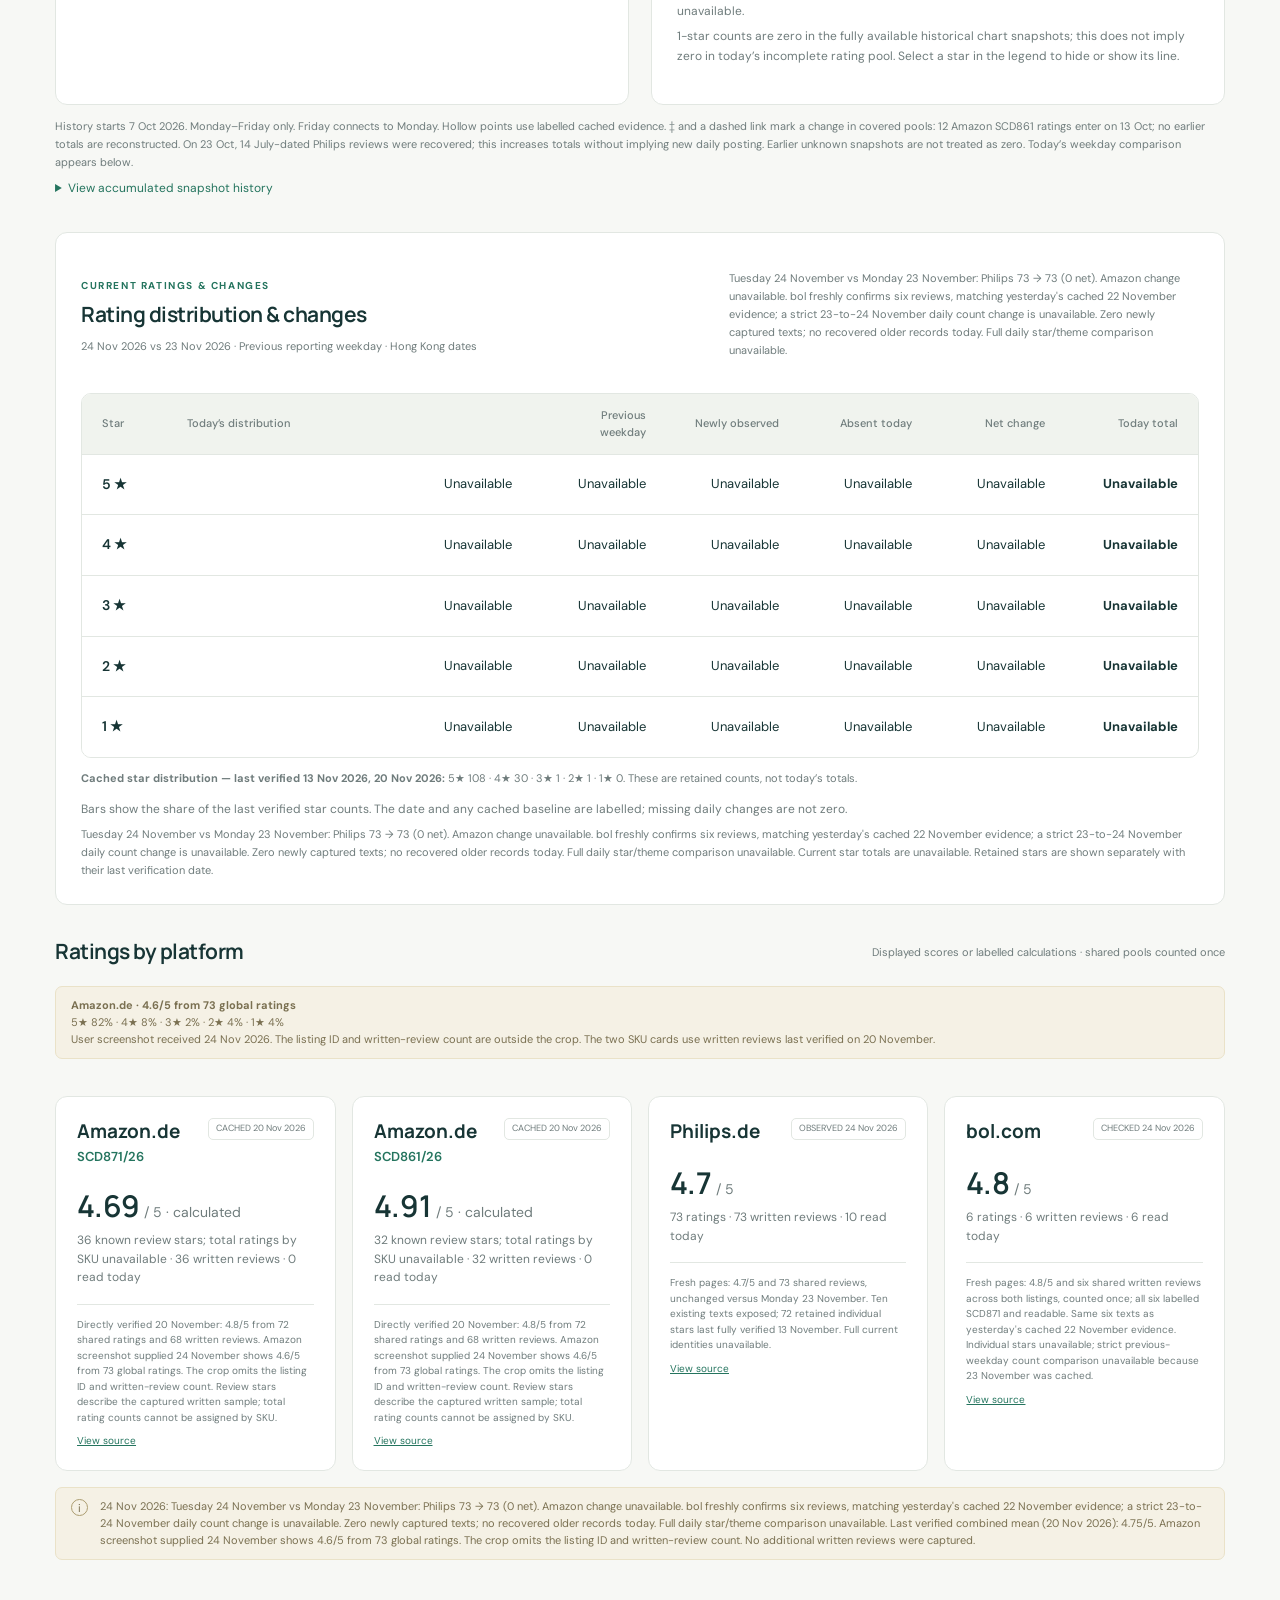
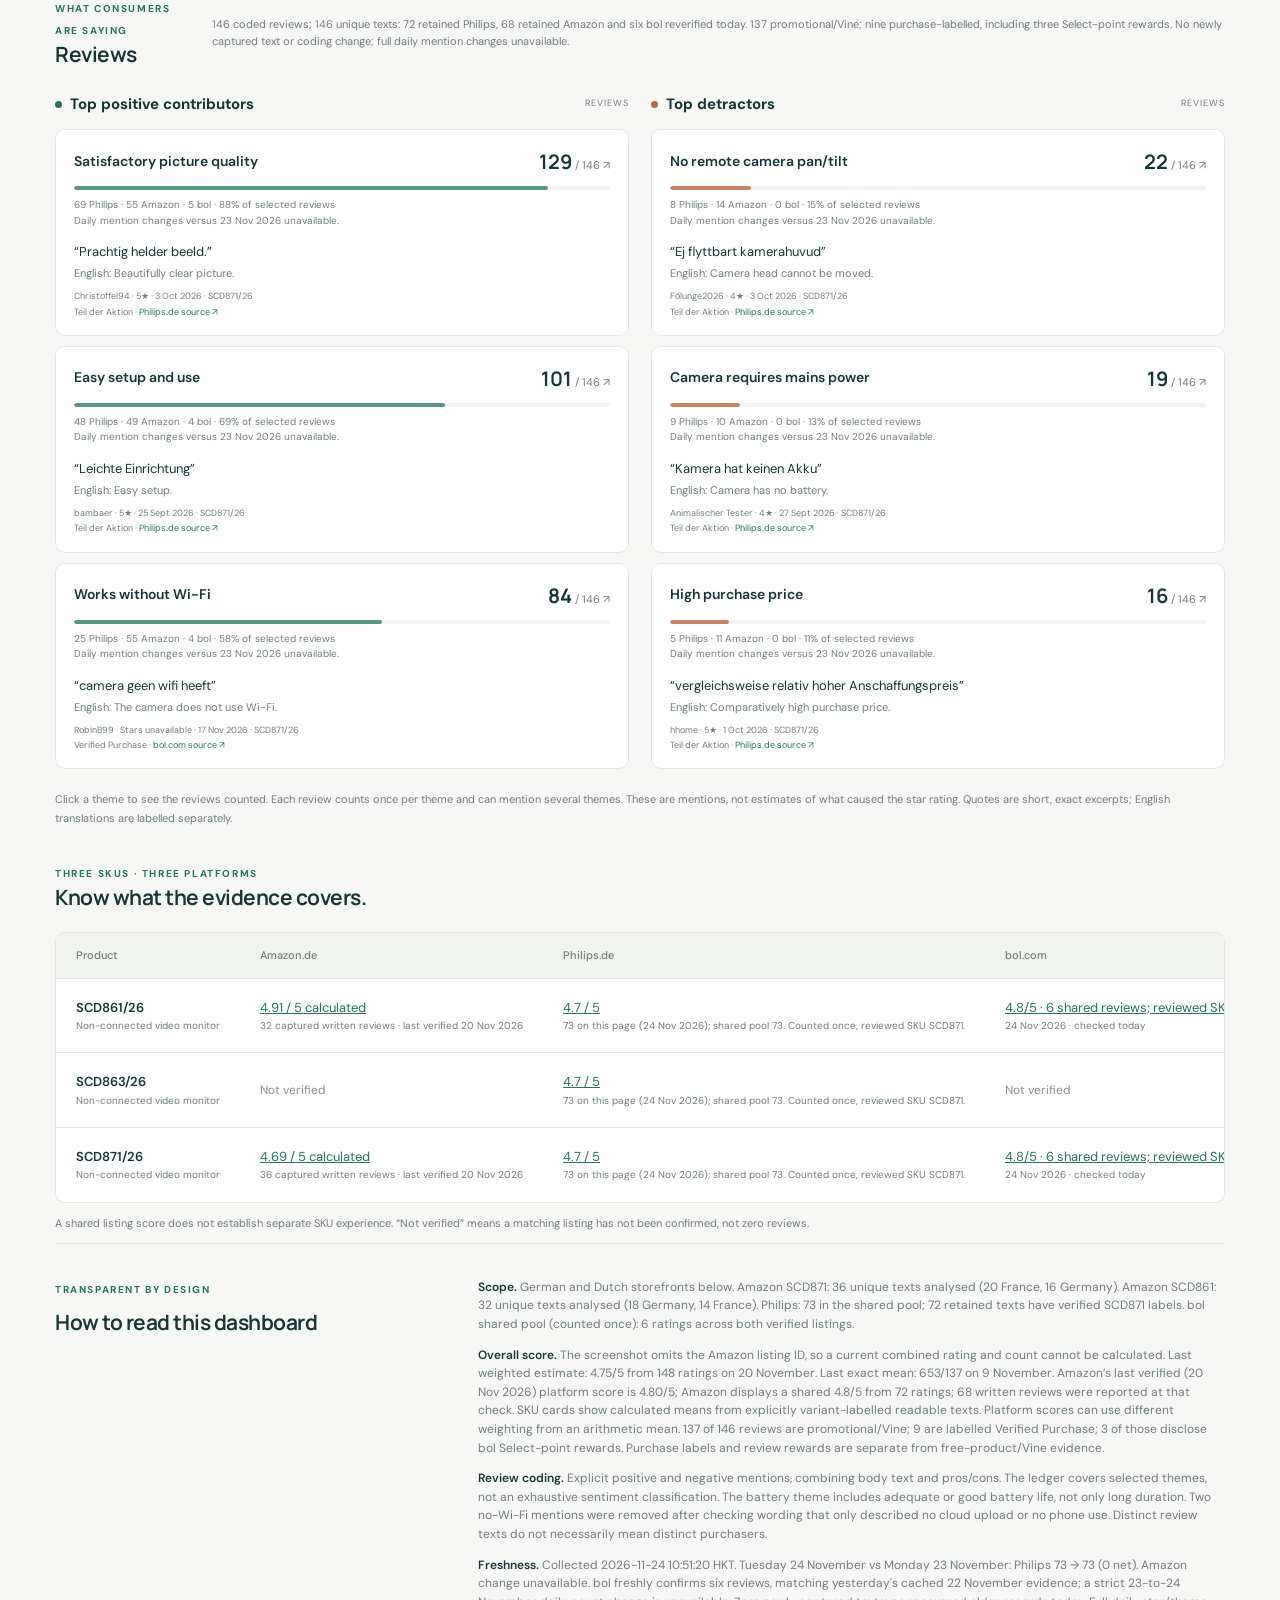
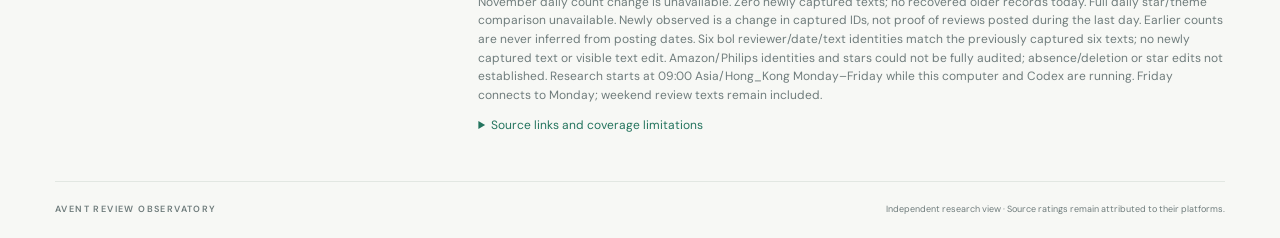
==== commit d50fdb31: "Show Amazon screenshot score and rating distribution with dated SKU samples" ====
--- a/index.html
+++ b/index.html
@@ -37,7 +37,7 @@
   <footer><span>AVENT REVIEW OBSERVATORY</span><span>Independent research view · Source ratings remain attributed to their platforms.</span></footer>
 </main>
 <dialog id="evidence"><div class="dialog-top"><span class="eyebrow">REVIEW EVIDENCE</span><button id="close-dialog" aria-label="Close review evidence">×</button></div><h2 id="dialog-title"></h2><p id="dialog-description"></p><div id="dialog-reviews"></div><p class="footnote">Each quotation is a short English translation of the relevant original wording, not a full review. Positive remarks can be qualified elsewhere in a review. Unverified wording is marked unavailable. Follow the source for full context.</p></dialog>
-<script src="data.js?v=f160591c0d64"></script><script src="app.js?v=49a5dc718a5d"></script>
+<script src="data.js?v=1fa044ee1988"></script><script src="app.js?v=394e718040bd"></script>
 </body></html>
 
 
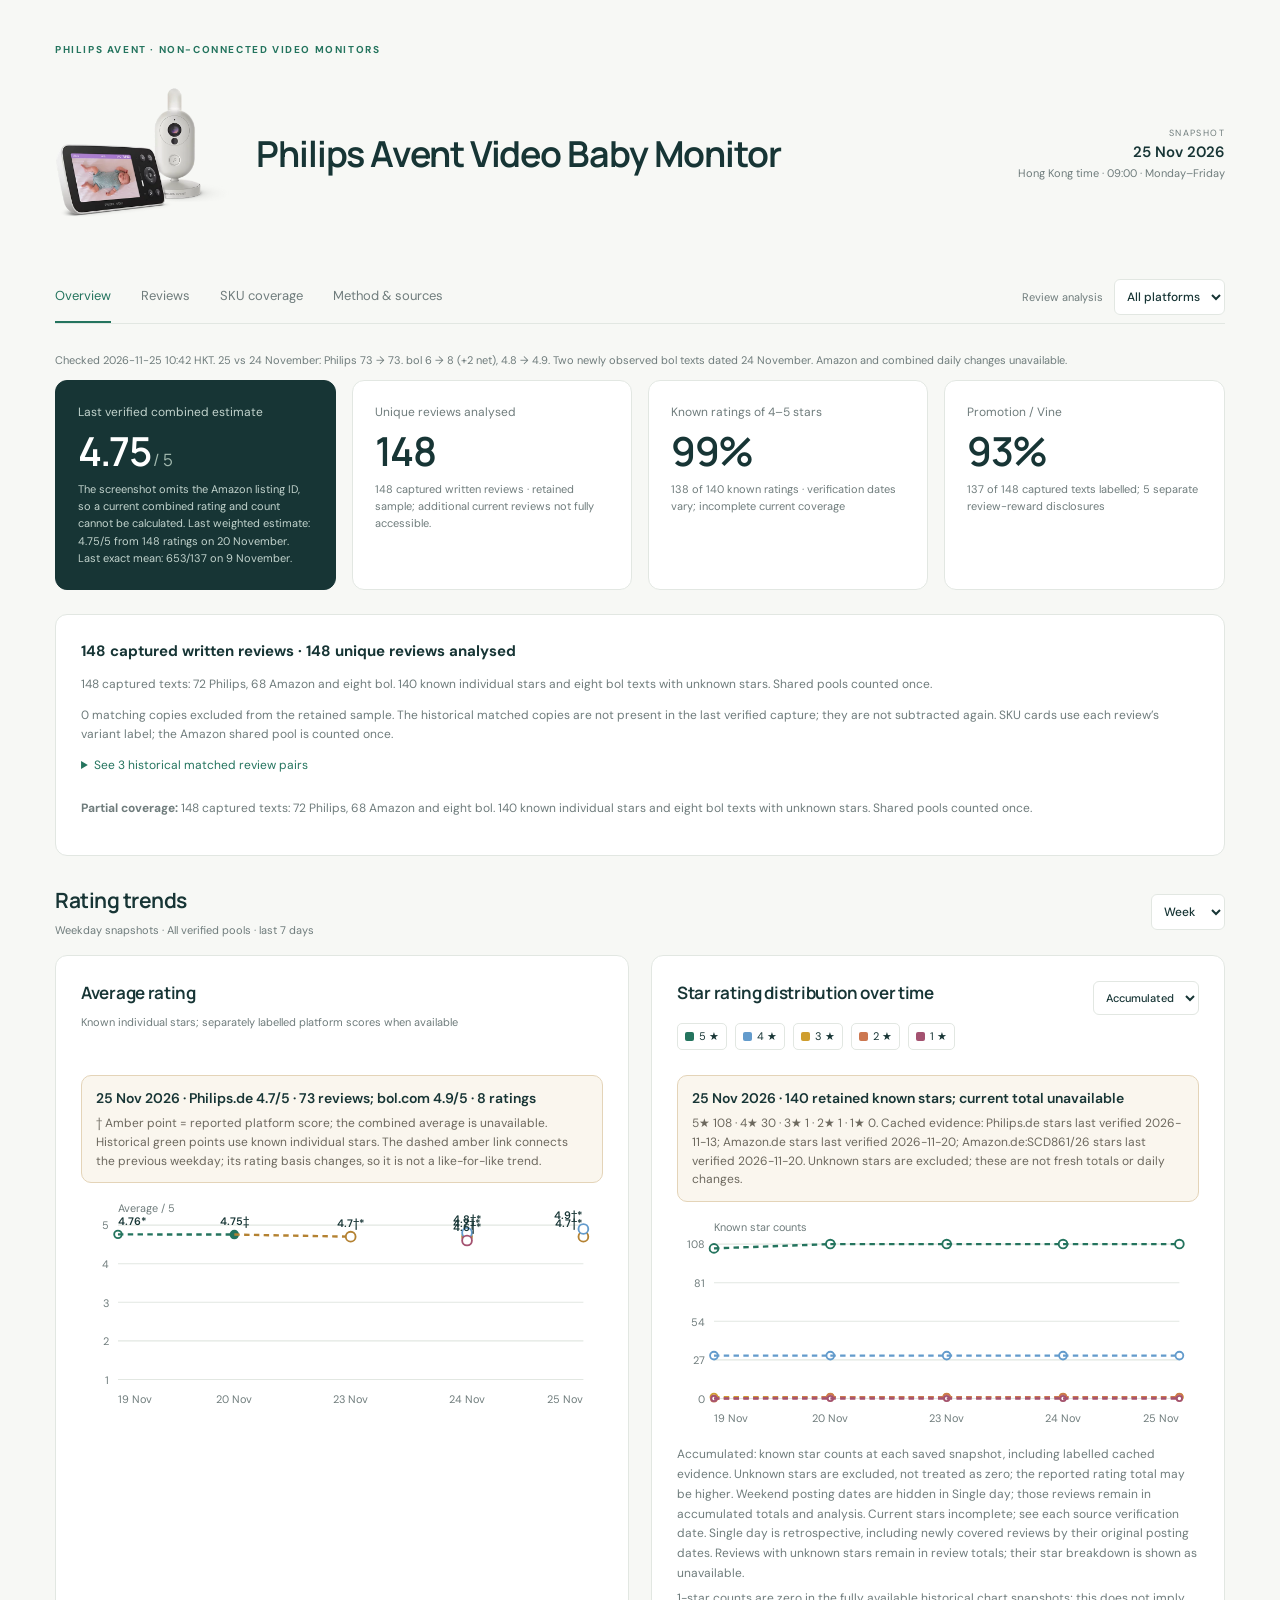
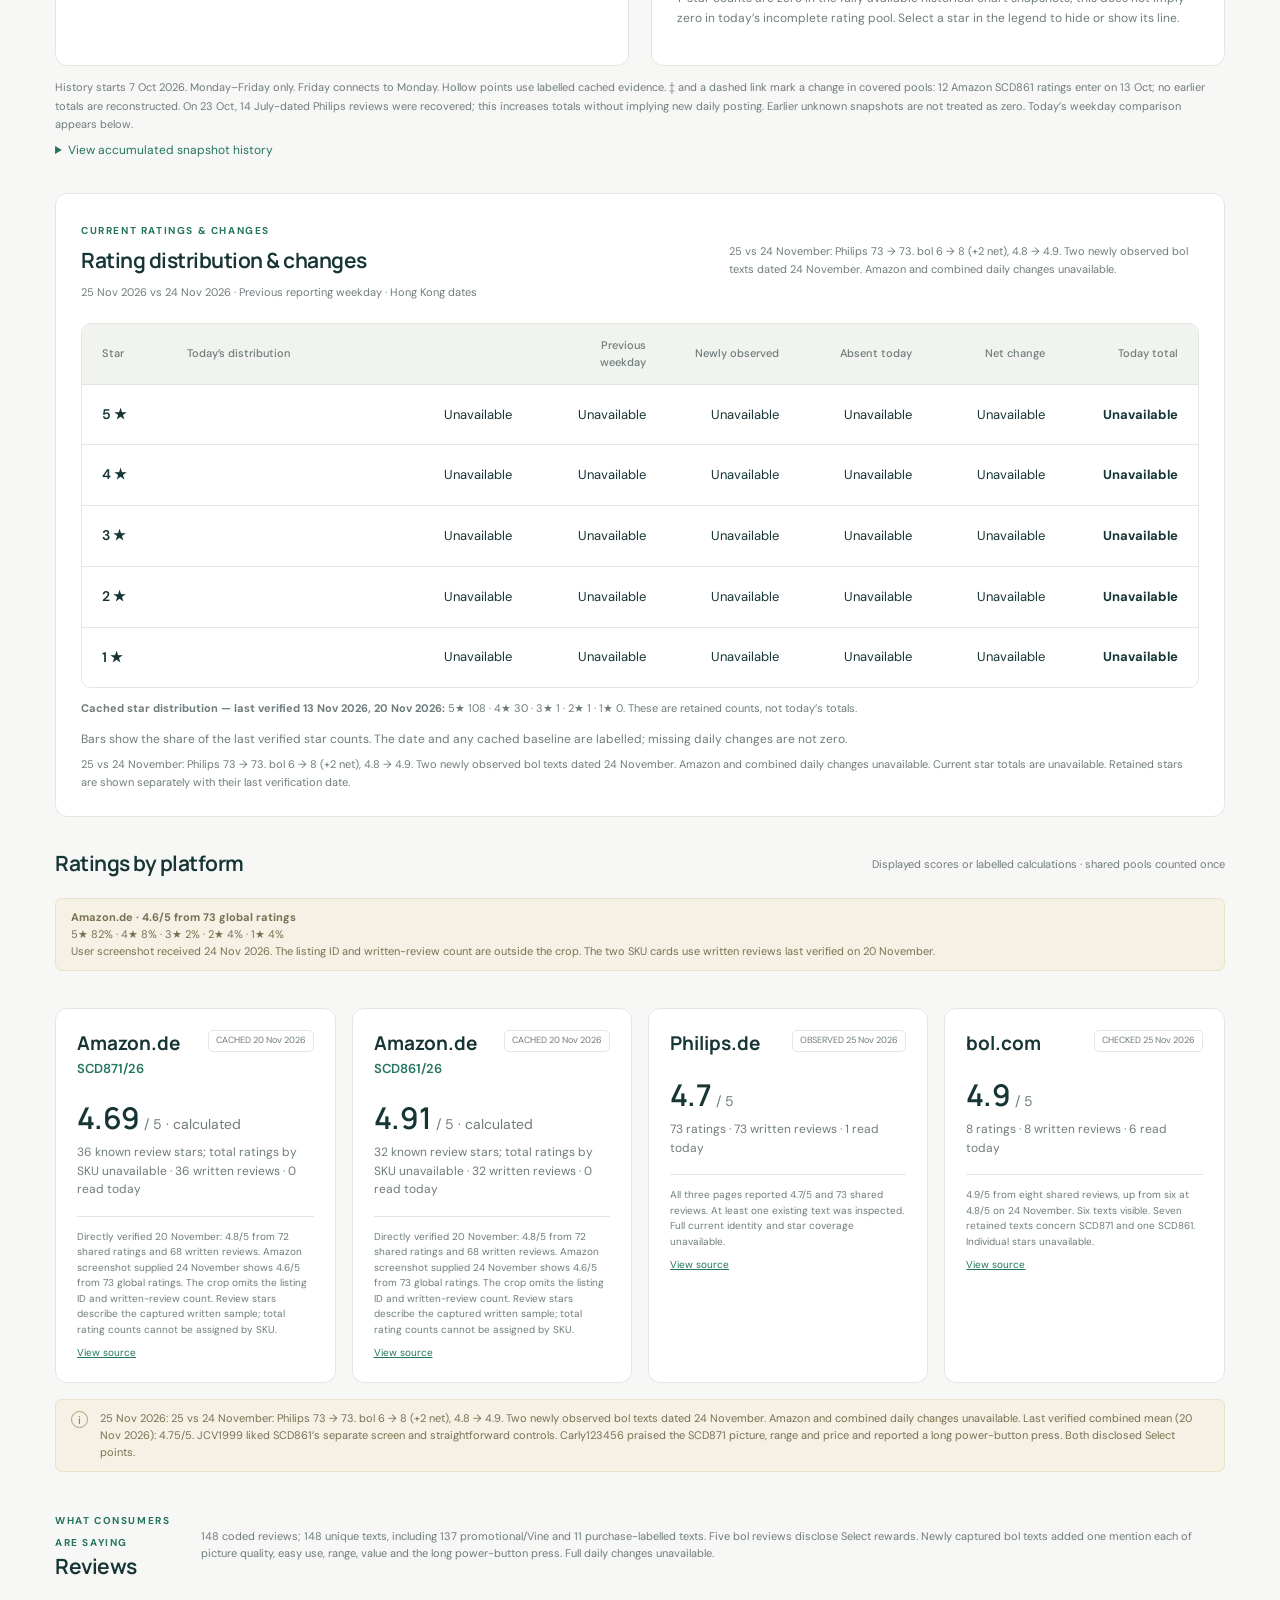
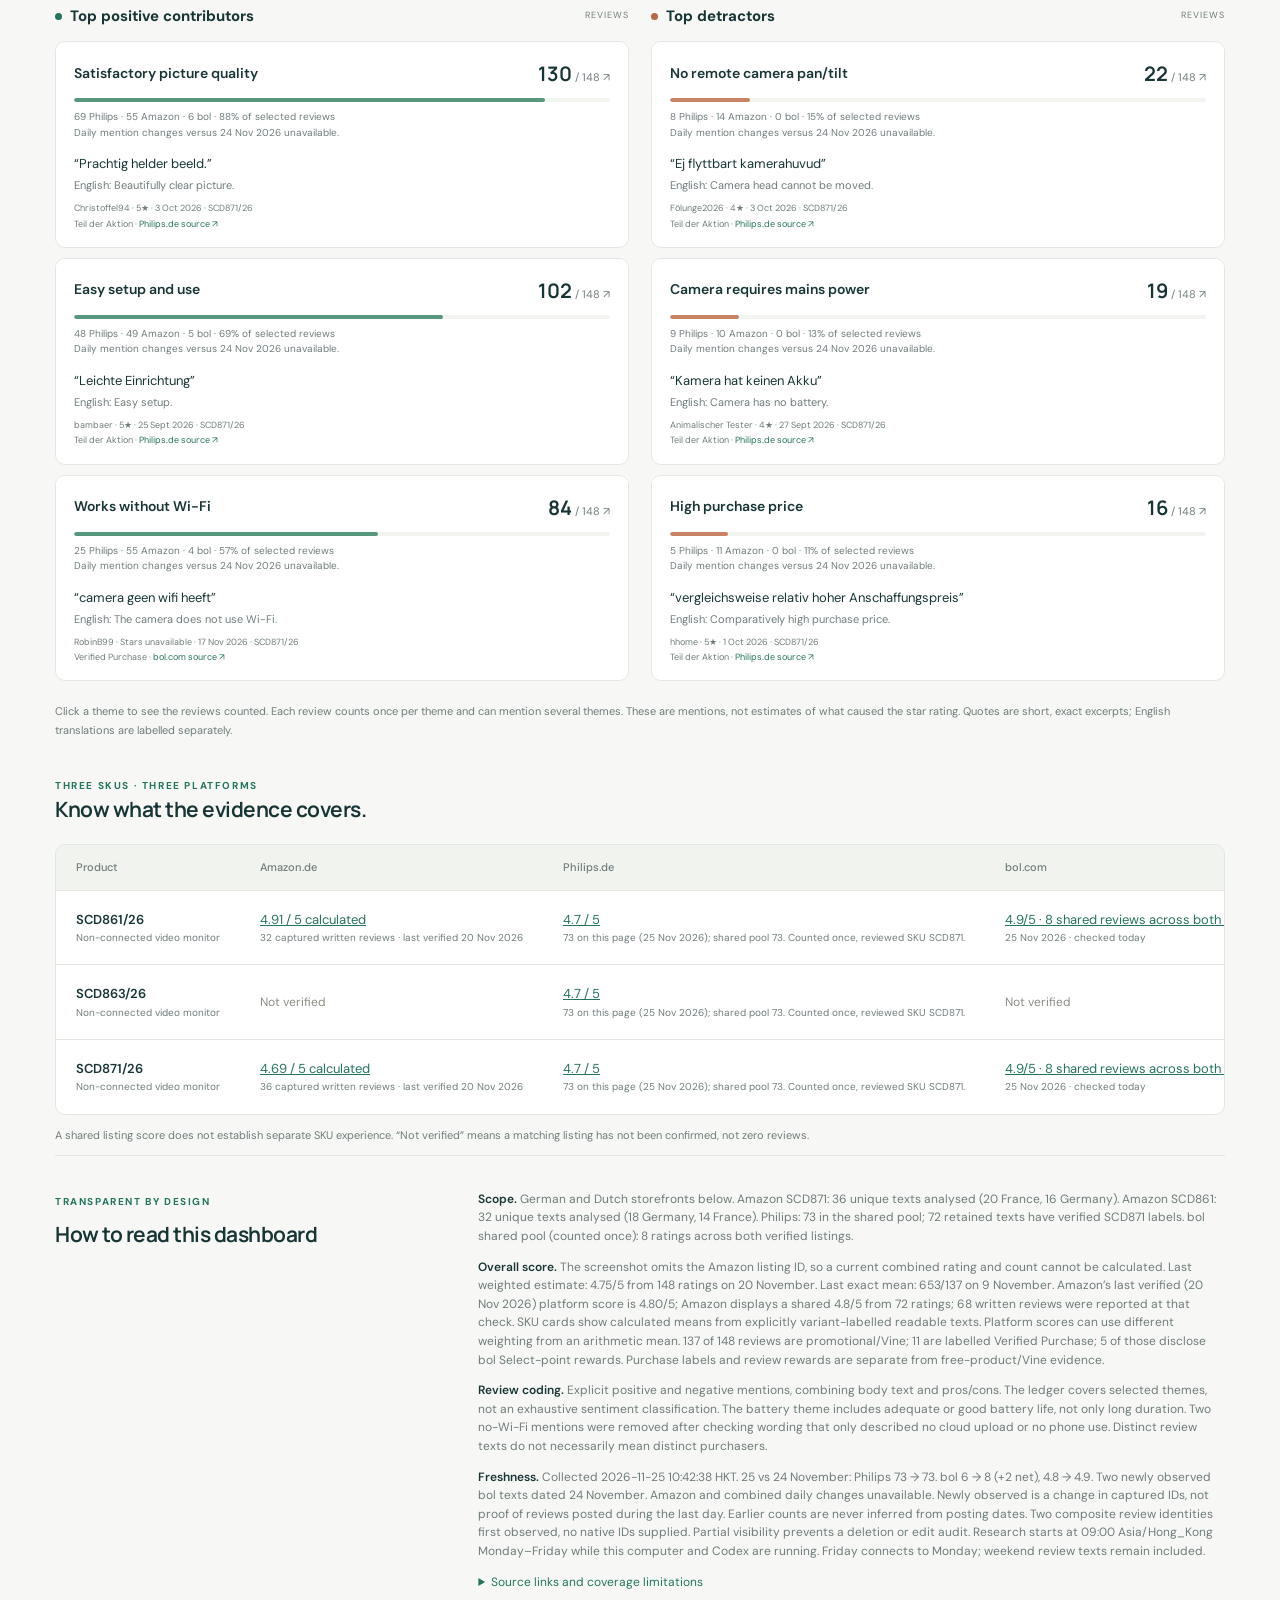
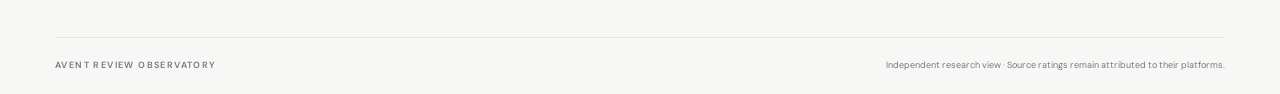
==== commit c16aac13: "Report 25 November observations from Philips and bol with dated Amazon evidence" ====
--- a/index.html
+++ b/index.html
@@ -4,7 +4,7 @@
   <meta charset="utf-8"><meta name="viewport" content="width=device-width,initial-scale=1">
   <title>Philips Avent Video Baby Monitor · Reviews</title>
   <meta name="description" content="Consumer experience research dashboard for Philips Avent non-connected video monitors.">
-  <link rel="stylesheet" href="style.css?v=ea35a9161943">
+  <link rel="stylesheet" href="style.css?v=20261125104238">
 </head>
 <body>
 <main>
@@ -37,7 +37,7 @@
   <footer><span>AVENT REVIEW OBSERVATORY</span><span>Independent research view · Source ratings remain attributed to their platforms.</span></footer>
 </main>
 <dialog id="evidence"><div class="dialog-top"><span class="eyebrow">REVIEW EVIDENCE</span><button id="close-dialog" aria-label="Close review evidence">×</button></div><h2 id="dialog-title"></h2><p id="dialog-description"></p><div id="dialog-reviews"></div><p class="footnote">Each quotation is a short English translation of the relevant original wording, not a full review. Positive remarks can be qualified elsewhere in a review. Unverified wording is marked unavailable. Follow the source for full context.</p></dialog>
-<script src="data.js?v=1fa044ee1988"></script><script src="app.js?v=394e718040bd"></script>
+<script src="data.js?v=20261125104238"></script><script src="app.js?v=20261125104238"></script>
 </body></html>
 
 
